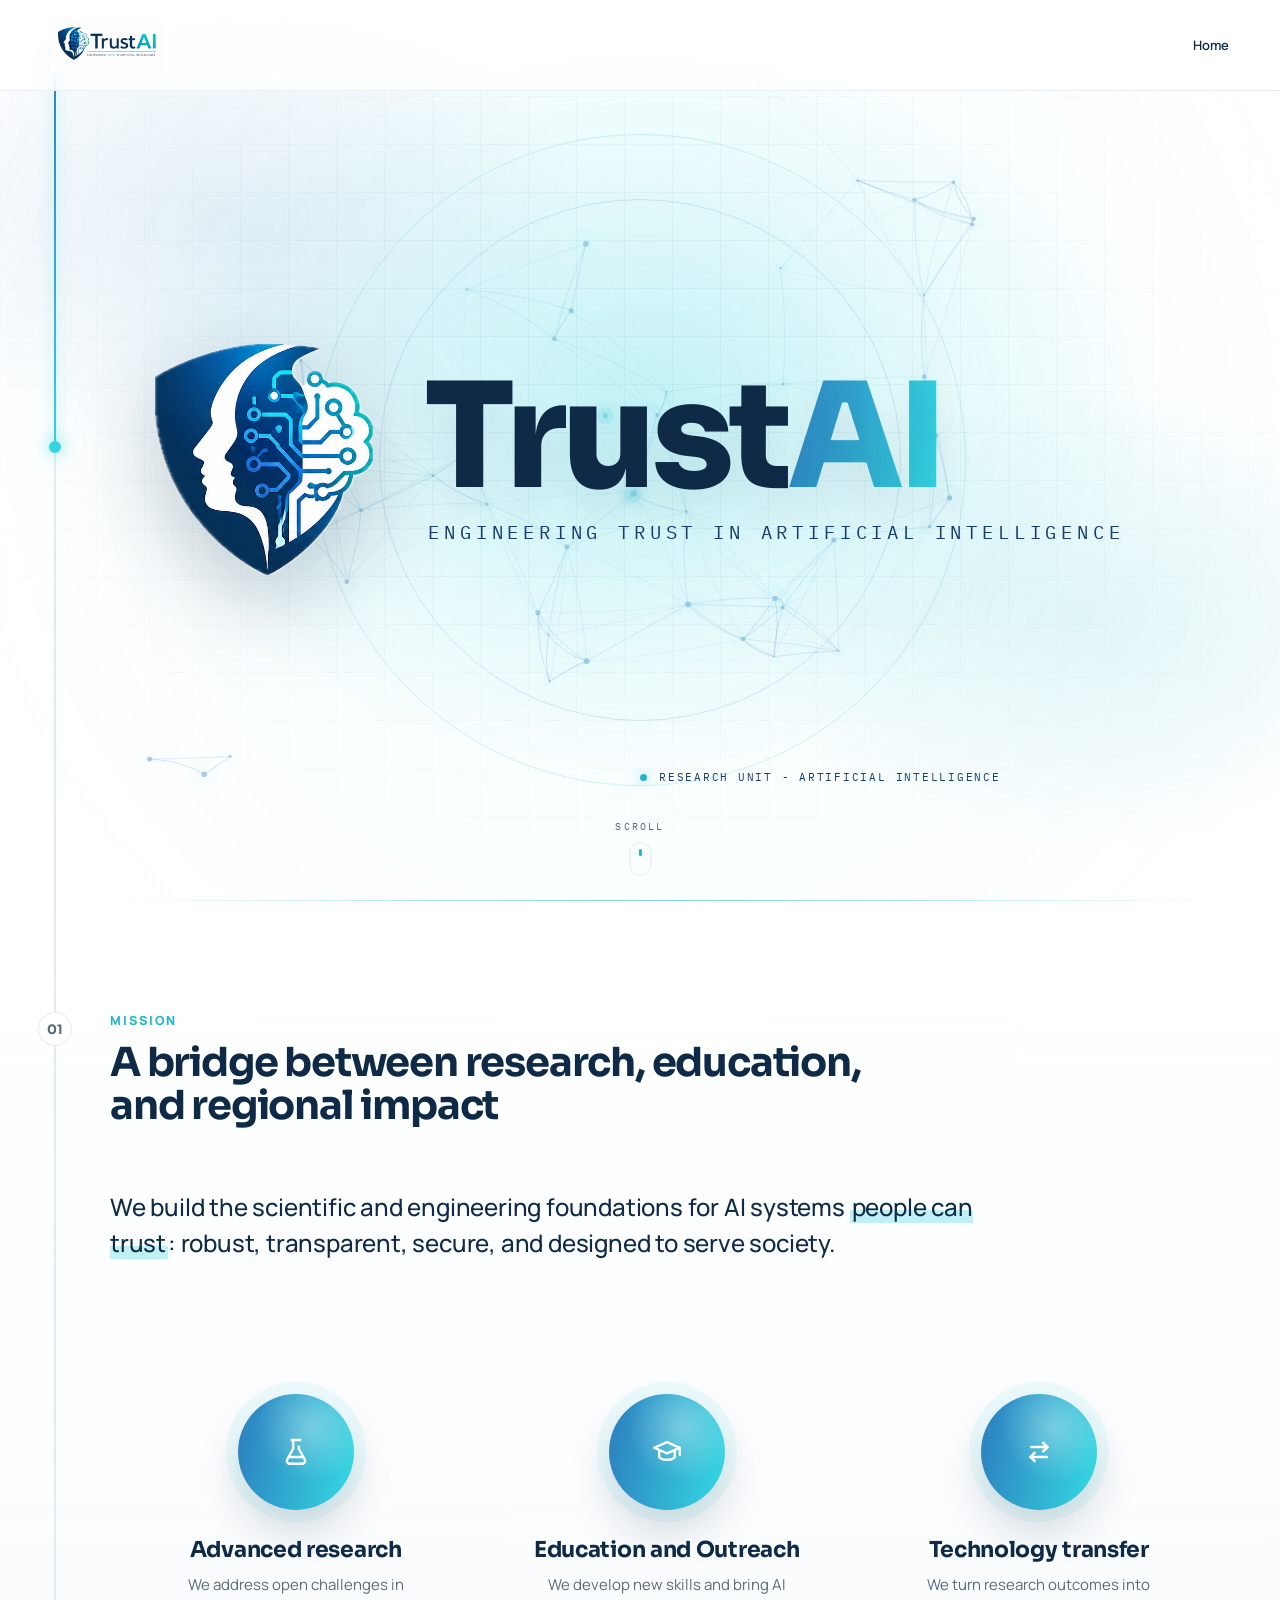
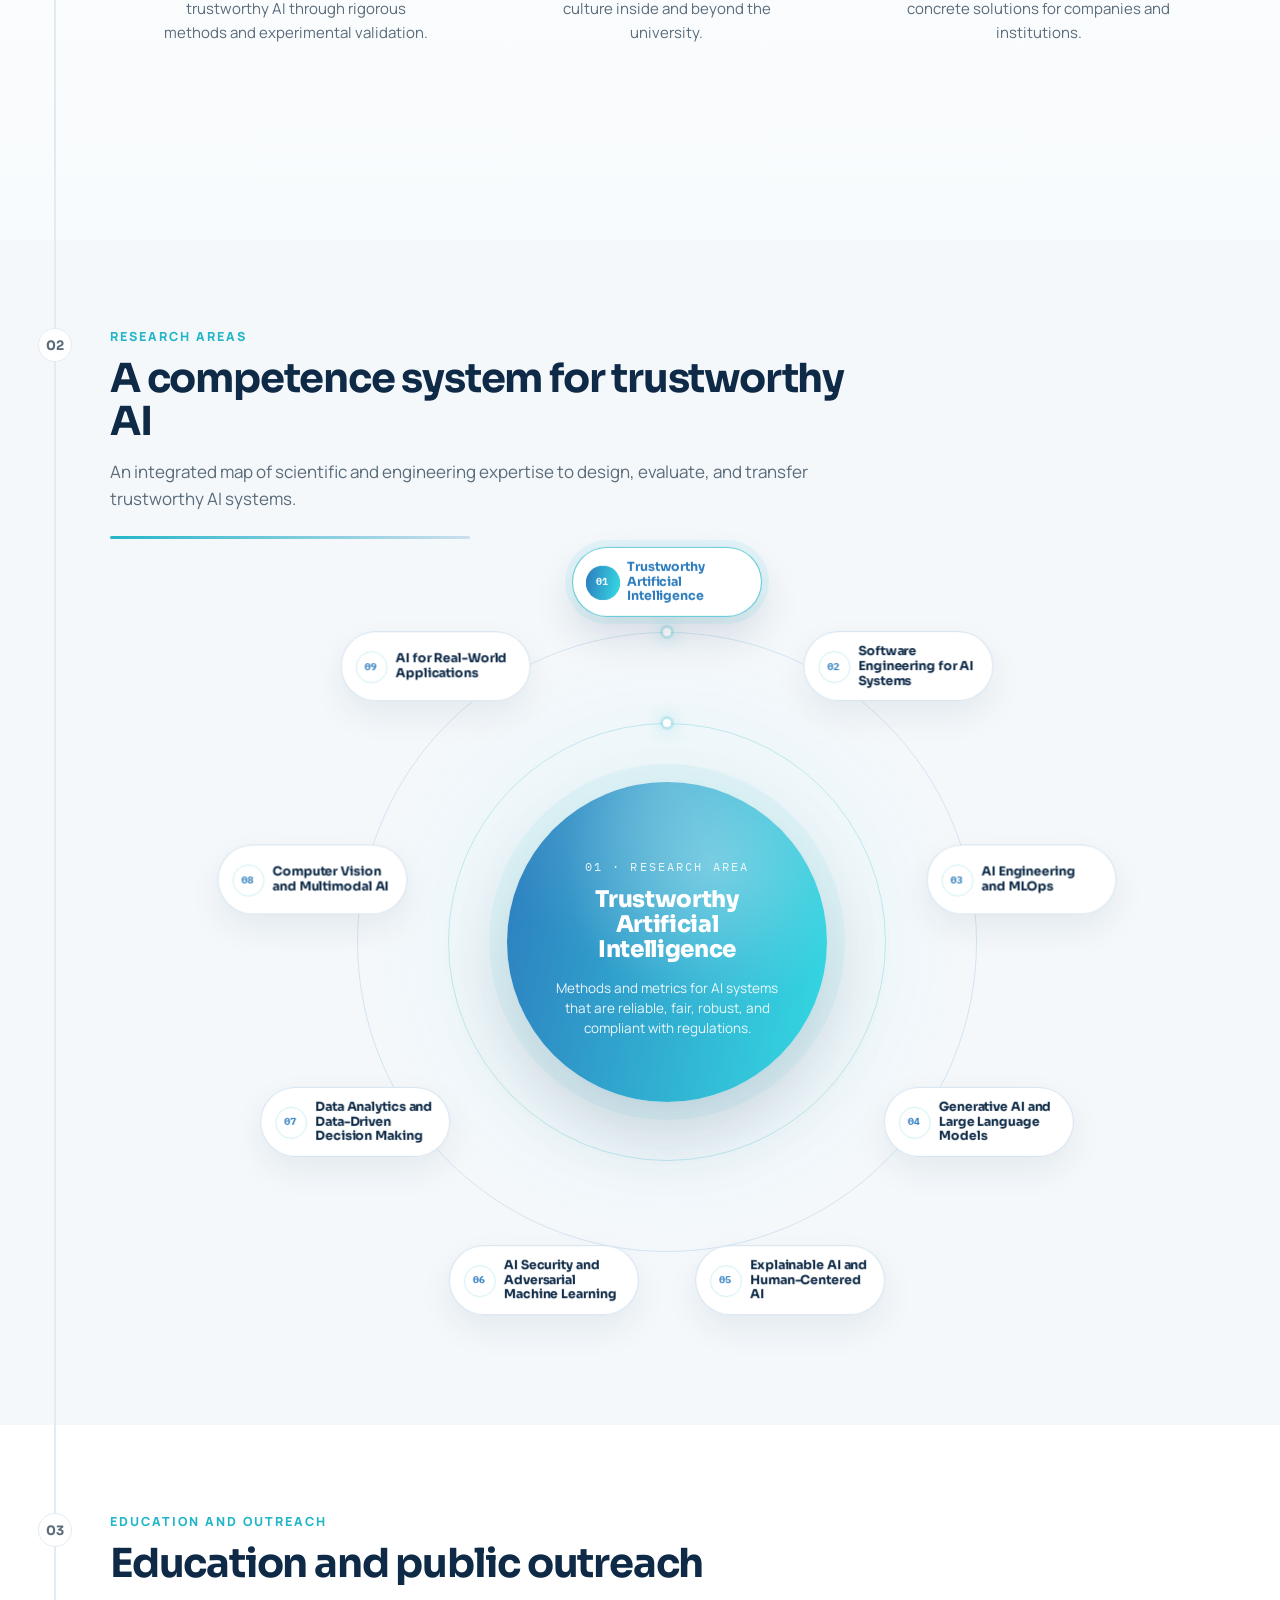
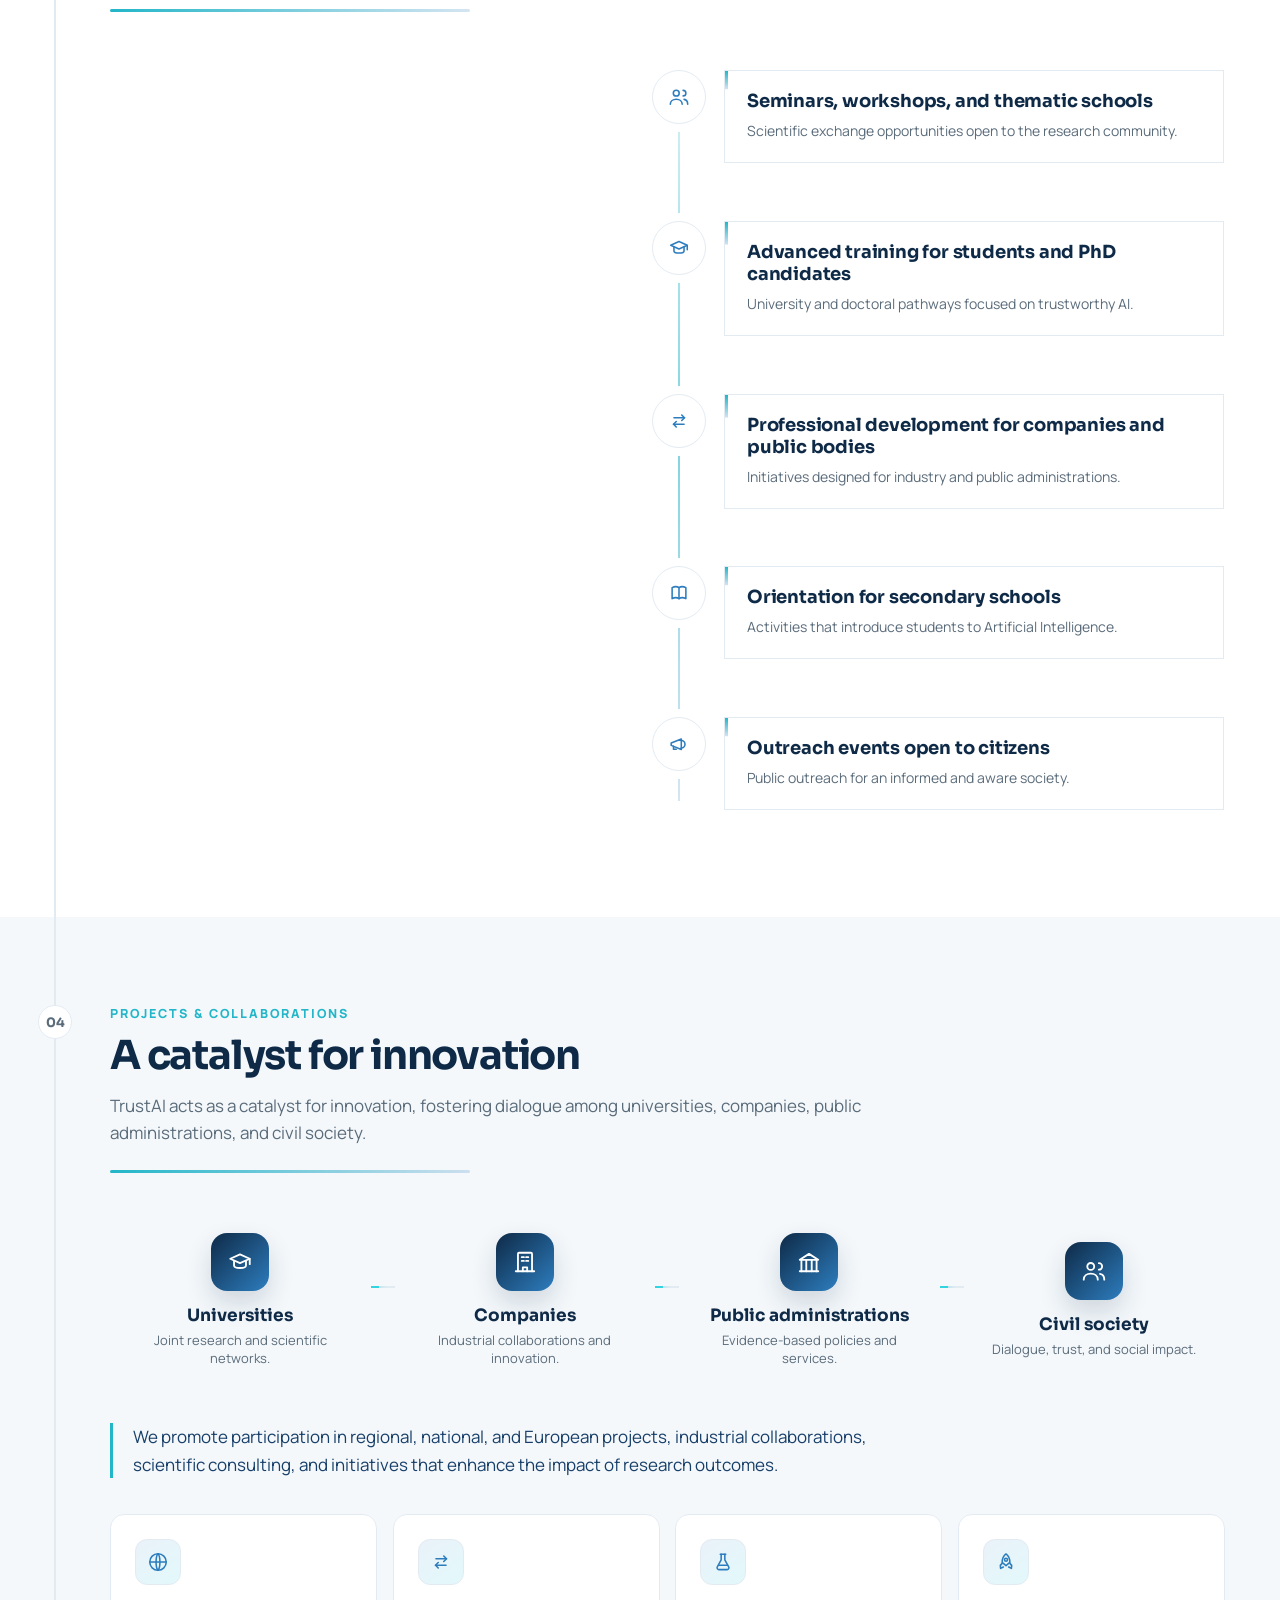
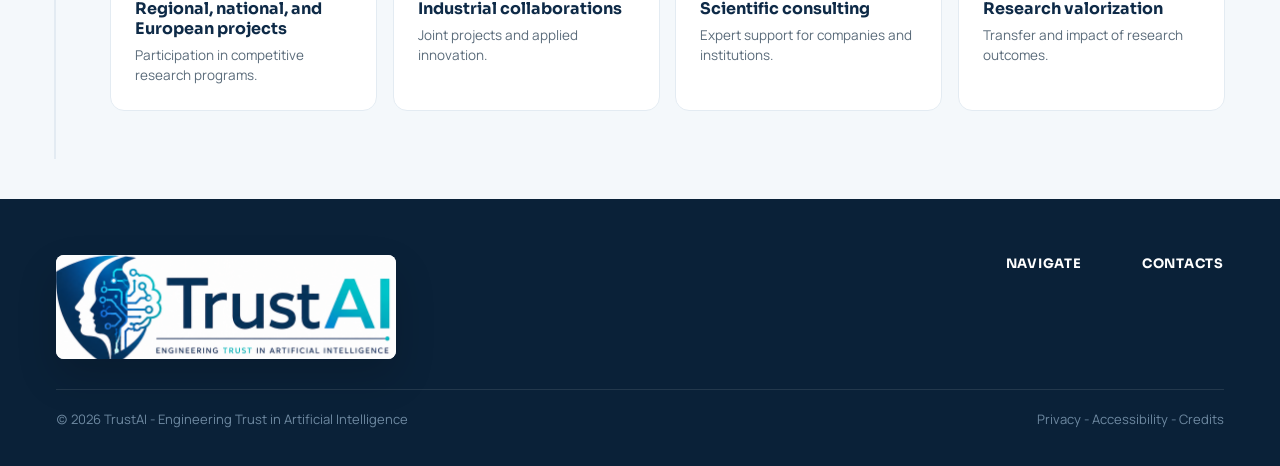
==== pages/home.html @ c84d66f5 "Added homepage" ====
<!DOCTYPE html>
<html lang="en">
<head>
  <meta charset="UTF-8">
  <meta name="viewport" content="width=device-width, initial-scale=1.0">
  <title>TrustAI</title>
  <link rel="preconnect" href="https://fonts.googleapis.com">
  <link rel="preconnect" href="https://fonts.gstatic.com" crossorigin>
  <link href="https://fonts.googleapis.com/css2?family=Sora:wght@400;500;600;700;800&family=Manrope:wght@400;500;600;700;800&family=IBM+Plex+Mono:wght@400;500;600&display=swap" rel="stylesheet">
  <link rel="stylesheet" href="../assets/css/base.css">
  <link rel="stylesheet" href="../assets/css/pages/home.css">
</head>
<body>
  <div id="stage"></div>

  <script src="../assets/js/data/site.data.js"></script>
  <script src="../assets/js/data/home.data.js"></script>
  <script src="../assets/js/shared/icons.js"></script>
  <script src="../assets/js/shared/neural.js"></script>
  <script src="../assets/js/pages/home.js"></script>
</body>
</html>
---- assets/css/base.css ----
*{ margin:0; padding:0; }
html,body{ background:#fff; }
body{ font-family:'Manrope',sans-serif; }
#stage{ position:relative; overflow:hidden; }
[data-reveal]{ opacity:0; transform:translateY(20px); transition:opacity .8s cubic-bezier(.2,.7,.2,1), transform .8s cubic-bezier(.2,.7,.2,1); will-change:opacity,transform; }
[data-reveal].is-in{ opacity:1; transform:none; }
[data-reveal="scale"]{ transform:translateY(0) scale(.96); }
[data-reveal="left"]{ transform:translateX(-26px); }
[data-reveal="right"]{ transform:translateX(26px); }
@media (prefers-reduced-motion: reduce){ [data-reveal]{ opacity:1!important; transform:none!important; } }
---- assets/css/pages/home.css ----
.vA { --navy:#0E2A47; --navy2:#173E68; --blue:#2D7DBE; --cyan:#22B6C8; --cyan2:#34D3E0;
          --ink:#28323C; --slate:#5A6B7A; --line:#E3EBF2; --bg:#FFFFFF; --bg2:#F4F8FB;
          font-family:'Manrope',sans-serif; color:var(--ink); background:var(--bg); width:100%; min-width:0; overflow:hidden; -webkit-font-smoothing:antialiased; }
        .vA h1,.vA h2,.vA h3,.vA .dsp{ font-family:'Sora',sans-serif; }
        .vA *{ box-sizing:border-box; }
        @keyframes vA-float{ 0%,100%{ transform:translateY(0); } 50%{ transform:translateY(-14px); } }
        @keyframes vA-glow{ 0%,100%{ opacity:.45; transform:scale(1); } 50%{ opacity:.75; transform:scale(1.06); } }
        @keyframes vA-shimmer{ 0%{ background-position:0% 50%; } 100%{ background-position:200% 50%; } }
        @keyframes vA-travel{ 0%{ left:0; opacity:0; } 12%{ opacity:1; } 88%{ opacity:1; } 100%{ left:100%; opacity:0; } }
        @keyframes vA-orbit{ from{ transform:translate(-50%,-50%) rotate(0); } to{ transform:translate(-50%,-50%) rotate(360deg); } }
        @keyframes vA-scroll{ 0%{ opacity:0; transform:translate(-50%,0);} 40%{ opacity:1;} 100%{ opacity:0; transform:translate(-50%,10px);} }
        @keyframes vA-fade{ from{ opacity:0; transform:translateY(12px);} to{ opacity:1; transform:none;} }
        @keyframes vA-ringdot{ 0%{ box-shadow:0 0 0 0 rgba(34,182,200,.45);} 70%,100%{ box-shadow:0 0 0 9px rgba(34,182,200,0);} }
        @keyframes vA-lineGrow{ from{ transform:scaleX(0); opacity:.35; } to{ transform:scaleX(1); opacity:1; } }
        @keyframes vA-lineGrowY{ from{ transform:scaleY(0); opacity:.35; } to{ transform:scaleY(1); opacity:1; } }
        @keyframes vA-iconDraw{ 0%{ stroke-dashoffset:42; opacity:.18; } 58%{ stroke-dashoffset:0; opacity:1; } 100%{ stroke-dashoffset:0; opacity:1; } }
        /* nav */
        .vA-nav{ display:flex; align-items:center; gap:20px; padding:18px clamp(20px,4vw,56px); border-bottom:1px solid rgba(227,235,242,.78); position:fixed; left:0; right:0; top:0; background:rgba(255,255,255,.78); backdrop-filter:blur(10px); z-index:20; }
        .vA-navLogoLink{ display:flex; align-items:center; flex:none; width:242px; height:54px; overflow:hidden; text-decoration:none; }
        .vA-navLogo{ display:block; width:100%; height:100%; object-fit:contain; object-position:left center; transform:scale(1.38); transform-origin:left center; }
        .vA-links{ display:flex; gap:clamp(10px,1.3vw,18px); margin-left:auto; align-items:center; min-width:0; overflow:hidden; }
        .vA-links a{ font-size:13px; font-weight:600; color:var(--slate); text-decoration:none; white-space:nowrap; transition:color .18s; }
        .vA-links a:hover{ color:var(--navy); }
        .vA-links a:first-child{ color:var(--navy); }
        /* ===== filo conduttore ===== */
        .vA-flow{ position:relative; }
        .vA-rail{ position:absolute; left:54px; top:40px; bottom:40px; width:2px; background:var(--line); z-index:1; }
        .vA-rail .fill{ position:absolute; left:0; top:0; width:100%; height:0; background:linear-gradient(180deg,var(--blue),var(--cyan2)); box-shadow:0 0 14px rgba(52,211,224,.55); transition:height .15s linear; }
        .vA-rail .fill .pulse{ position:absolute; bottom:-6px; left:50%; transform:translateX(-50%); width:12px; height:12px; border-radius:50%; background:var(--cyan2); box-shadow:0 0 18px var(--cyan2); }
        .vA-marker{ position:absolute; left:38px; width:34px; height:34px; border-radius:50%; background:#fff; border:1.5px solid var(--line); display:flex; align-items:center; justify-content:center; font-family:'Sora'; font-size:13px; font-weight:700; color:var(--slate); z-index:3; transition:.4s; }
        .vA-marker.lit{ border-color:transparent; color:#fff; background:linear-gradient(135deg,var(--navy),var(--blue)); box-shadow:0 0 0 5px rgba(52,211,224,.14), 0 0 18px rgba(52,211,224,.35); }
        .vA-marker.origin{ background:var(--cyan2); border-color:#fff; box-shadow:0 0 0 5px rgba(52,211,224,.18), 0 0 16px rgba(52,211,224,.5); }
        .vA-marker.origin .d{ width:9px; height:9px; border-radius:50%; background:#fff; }
        /* hero */
        .vA-hero{ position:relative; min-height:100svh; display:flex; align-items:center; justify-content:center; padding:104px clamp(22px,5vw,76px) 84px; overflow:hidden; isolation:isolate; }
        .vA-neural{ position:absolute; inset:0; width:100%; height:100%; opacity:.52; pointer-events:none; z-index:0; mix-blend-mode:multiply; }
        .vA-hero::before{ content:""; position:absolute; inset:0; pointer-events:none;
           background-image:linear-gradient(rgba(14,42,71,.045) 1px,transparent 1px),linear-gradient(90deg,rgba(14,42,71,.045) 1px,transparent 1px); background-size:48px 48px;
           -webkit-mask:radial-gradient(82% 76% at 50% 42%, #000 22%, transparent 74%); mask:radial-gradient(82% 76% at 50% 42%, #000 22%, transparent 74%); z-index:0; }
        .vA-hero::after{ content:""; position:absolute; inset:-8%; background:radial-gradient(820px 560px at 50% 46%, rgba(52,211,224,.24), transparent 64%),radial-gradient(520px 360px at 22% 28%, rgba(45,125,190,.12), transparent 68%),radial-gradient(500px 340px at 80% 66%, rgba(34,182,200,.13), transparent 68%); pointer-events:none; z-index:0; animation:vA-glow 7s ease-in-out infinite; }
        .vA-heroBrand{ position:relative; z-index:2; width:min(1120px,92vw); margin:auto; transform:translate(var(--px,0),var(--py,0)); transition:transform .25s ease-out; text-align:left; }
        .vA-heroBrand::before,.vA-heroBrand::after{ content:""; position:absolute; border-radius:50%; border:1px solid rgba(45,125,190,.16); pointer-events:none; z-index:-1; }
        .vA-heroBrand::before{ width:min(520px,58vw); height:min(520px,58vw); left:50%; top:50%; transform:translate(-50%,-50%); }
        .vA-heroBrand::after{ width:min(650px,70vw); height:min(650px,70vw); left:50%; top:50%; transform:translate(-50%,-50%); border-color:rgba(34,182,200,.18); }
        .vA-brandLockup{ display:flex; align-items:center; justify-content:center; gap:clamp(20px,4vw,58px); }
        .vA-cutLogo{ width:clamp(132px,17vw,230px); height:auto; flex:none; display:block; filter:drop-shadow(0 28px 48px rgba(14,42,71,.26)); animation:vA-float 6.6s ease-in-out infinite; }
        .vA-wordmark{ min-width:0; }
        .vA-heroTitle{ font-size:clamp(74px,11.4vw,168px); line-height:.86; letter-spacing:-.035em; margin:0; color:var(--navy); font-weight:800; text-shadow:0 22px 40px rgba(14,42,71,.08); }
        .vA-heroTitle .ai{ background:linear-gradient(100deg,var(--blue),var(--cyan2),var(--blue)); background-size:200% auto; -webkit-background-clip:text; background-clip:text; color:transparent; animation:vA-shimmer 4.5s linear infinite; }
        .vA-heroClaim{ margin:20px 0 0 4px; color:var(--navy2); font-family:'IBM Plex Mono',monospace; font-size:clamp(12px,1.45vw,19px); letter-spacing:.26em; text-transform:uppercase; white-space:nowrap; }
        .vA-introMeta{ position:absolute; left:50%; bottom:116px; transform:translateX(-50%); z-index:2; display:flex; gap:12px; align-items:center; justify-content:center; color:var(--navy2); font-family:'IBM Plex Mono',monospace; font-size:11px; letter-spacing:.16em; text-transform:uppercase; white-space:nowrap; }
        .vA-introMeta .dot{ width:7px; height:7px; border-radius:50%; background:var(--cyan); box-shadow:0 0 12px rgba(34,182,200,.65); }
        .vA-actions{ display:flex; gap:14px; margin-top:34px; }
        .vA-btn{ position:relative; padding:15px 26px; border-radius:11px; font-weight:700; font-size:15px; text-decoration:none; cursor:pointer; transition:.2s; }
        .vA-btn.p{ background:var(--navy); color:#fff; box-shadow:0 10px 26px rgba(14,42,71,.18); }
        .vA-btn.p:hover{ background:var(--navy2); transform:translateY(-2px); box-shadow:0 16px 32px rgba(14,42,71,.26); }
        .vA-btn.s{ background:#fff; color:var(--navy); border:1.5px solid var(--line); }
        .vA-btn.s:hover{ border-color:var(--cyan); color:var(--cyan); transform:translateY(-2px); }
        /* hero tie: connects text block to shield */
        .vA-tie{ position:absolute; top:50%; left:49%; width:150px; height:2px; z-index:1; background:linear-gradient(90deg,transparent,var(--blue),var(--cyan2)); overflow:visible; }
        .vA-tie .n{ position:absolute; top:50%; width:9px; height:9px; margin-top:-4.5px; border-radius:50%; background:var(--blue); }
        .vA-tie .n.a{ left:-2px; } .vA-tie .n.b{ right:-2px; background:var(--cyan2); box-shadow:0 0 12px var(--cyan2); }
        .vA-tie .sp{ position:absolute; top:50%; width:8px;height:8px;margin-top:-4px;border-radius:50%; background:#fff; box-shadow:0 0 10px var(--cyan2); animation:vA-travel 2.6s ease-in-out infinite; }
        .vA-shieldwrap{ position:relative; z-index:2; display:flex; align-items:center; justify-content:center; aspect-ratio:1; }
        .vA-orbit{ position:absolute; top:50%; left:50%; border-radius:50%; transform:translate(-50%,-50%); pointer-events:none; }
        .vA-orbit.o1{ width:98%; height:98%; border:1px solid var(--line); }
        .vA-orbit.o2{ width:80%; height:80%; border:1px solid rgba(45,125,190,.18); }
        .vA-orbit.o3{ width:62%; height:62%; border:1px dashed rgba(34,182,200,.4); animation:vA-orbit 30s linear infinite; }
        .vA-orbit.o3 .on{ position:absolute; top:-5px; left:50%; margin-left:-5px; width:10px; height:10px; border-radius:50%; background:var(--cyan); box-shadow:0 0 14px var(--cyan); }
        .vA-shieldwrap::before{ content:""; position:absolute; width:70%; aspect-ratio:1; border-radius:50%; background:radial-gradient(circle at 50% 45%, rgba(45,125,190,.22), transparent 66%); animation:vA-glow 5s ease-in-out infinite; }
        .vA-shieldwrap img{ width:60%; position:relative; z-index:2; filter:drop-shadow(0 28px 56px rgba(14,42,71,.26)); animation:vA-float 6s ease-in-out infinite; transform:translate(var(--pxs,0),var(--pys,0)); transition:transform .25s ease-out; }
        .vA-chip{ position:absolute; z-index:3; font-family:'IBM Plex Mono',monospace; font-size:11px; color:var(--navy2); background:rgba(255,255,255,.92); backdrop-filter:blur(4px); border:1px solid var(--line); padding:6px 12px; border-radius:100px; box-shadow:0 8px 22px rgba(14,42,71,.1); display:flex; align-items:center; gap:7px; white-space:nowrap; }
        .vA-chip .cd{ width:6px; height:6px; border-radius:50%; background:var(--cyan2); box-shadow:0 0 8px rgba(52,211,224,.6); }
        .vA-cue{ position:absolute; bottom:24px; left:50%; transform:translateX(-50%); z-index:2; display:flex; flex-direction:column; align-items:center; gap:9px; color:var(--slate); font-family:'IBM Plex Mono',monospace; font-size:10px; letter-spacing:.22em; }
        .vA-cue .m{ width:22px; height:34px; border:1.5px solid var(--line); border-radius:12px; position:relative; }
        .vA-cue .m::after{ content:""; position:absolute; top:6px; left:50%; width:3px; height:7px; border-radius:2px; background:var(--cyan); transform:translateX(-50%); animation:vA-scroll 1.6s ease-in-out infinite; }
        /* steps */
        .vA-step{ position:relative; padding:88px 56px 88px 110px; }
        .vA-step.alt{ background:var(--bg2); }
        .vA-head{ max-width:760px; margin-bottom:38px; }
        .vA-kicker{ font-size:12.5px; font-weight:800; letter-spacing:.16em; text-transform:uppercase; color:var(--cyan); }
        .vA-step h2{ font-size:40px; letter-spacing:-1.2px; color:var(--navy); margin:12px 0 0; line-height:1.08; }
        .vA-step .sub{ font-size:17px; line-height:1.6; color:var(--slate); margin-top:14px; }
        .vA-sectionRule{ display:block; width:min(360px,58vw); height:3px; border-radius:99px; margin-top:24px; background:linear-gradient(90deg,var(--cyan),rgba(45,125,190,.2)); transform:scaleX(0); transform-origin:left; }
        .vA-sectionRule.is-in{ animation:vA-lineGrow .95s cubic-bezier(.2,.7,.2,1) .12s both; }
        .vA-ico{ width:52px; height:52px; border-radius:14px; display:flex; align-items:center; justify-content:center; color:var(--blue); background:linear-gradient(145deg, rgba(45,125,190,.10), rgba(52,211,224,.14)); border:1px solid var(--line); transition:transform .3s, color .3s, background .3s, border-color .3s; flex:none; }
        /* mission */
        [data-reveal="missionTitle"]{ transform:translateY(34px); }
        [data-reveal="missionTitle"].is-in{ transform:none; }
        .vA-mission{ background:linear-gradient(180deg,#fff 0%,#f8fbfd 100%); overflow:hidden; padding-top:112px; padding-bottom:120px; }
        .vA-mission::before{ content:""; position:absolute; left:110px; right:56px; top:0; height:1px; background:linear-gradient(90deg,transparent,rgba(34,182,200,.6),transparent); transform-origin:left; animation:vA-lineGrow 1.1s cubic-bezier(.2,.7,.2,1) both; }
        .vA-mission .vA-head{ position:relative; }
        .vA-missionLine{ position:relative; max-width:900px; margin-bottom:70px; padding-top:24px; }
        .vA-missionLine::before{ content:""; position:absolute; left:0; top:0; width:min(360px,58vw); height:3px; border-radius:99px; background:linear-gradient(90deg,var(--cyan),rgba(45,125,190,.2)); transform:scaleX(0); transform-origin:left; }
        .vA-missionLine.is-in::before{ animation:vA-lineGrow .95s cubic-bezier(.2,.7,.2,1) .18s both; }
        .vA-mlead{ font-size:24px; line-height:1.48; color:var(--navy); font-weight:500; max-width:900px; letter-spacing:-.2px; margin-bottom:46px; }
        .vA-missionLine .vA-mlead{ margin-bottom:0; }
        .vA-mlead .hl{ background:linear-gradient(transparent 60%, rgba(52,211,224,.30) 0); padding:0 2px; }
        .vA-missionTriad{ position:relative; min-height:390px; display:grid; grid-template-columns:repeat(3,minmax(0,1fr)); align-items:stretch; gap:52px; padding:54px 26px 18px; }
        .vA-missionTriad::before{ content:""; position:absolute; left:12%; right:12%; top:122px; height:2px; background:linear-gradient(90deg,rgba(34,182,200,0),rgba(34,182,200,.58),rgba(45,125,190,.45),rgba(34,182,200,0)); transform:scaleX(0); transform-origin:left; opacity:.9; }
        .vA-missionTriad.is-in::before{ animation:vA-lineGrow 1.2s cubic-bezier(.2,.7,.2,1) .18s both; }
        .vA-triadNode{ position:relative; z-index:3; text-align:center; transform:translateY(28px); transition:opacity .8s cubic-bezier(.2,.7,.2,1), transform .8s cubic-bezier(.2,.7,.2,1); padding:10px 10px 0; border-radius:18px; }
        .vA-triadNode.is-in{ transform:none; }
        .vA-triadNode:hover{ transform:translateY(-8px) scale(1.035); background:rgba(255,255,255,.68); box-shadow:0 24px 54px rgba(14,42,71,.08); }
        .vA-nodeOrb{ position:relative; z-index:3; width:116px; height:116px; margin:0 auto 26px; border-radius:50%; display:flex; align-items:center; justify-content:center; color:#fff; background:radial-gradient(circle at 32% 28%,rgba(255,255,255,.34),transparent 31%),linear-gradient(100deg,var(--blue),var(--cyan2),var(--blue)); background-size:200% auto; animation:vA-shimmer 4.5s linear infinite; box-shadow:0 22px 42px rgba(14,42,71,.16),0 0 0 12px rgba(52,211,224,.08); transition:transform .28s ease, box-shadow .28s ease; }
        .vA-nodeOrb svg{ transition:transform .28s ease, filter .28s ease; }
        .vA-nodeOrb svg path{ stroke-dasharray:42; stroke-dashoffset:0; }
        .vA-triadNode:hover .vA-nodeOrb{ transform:scale(1.08); box-shadow:0 30px 62px rgba(14,42,71,.2),0 0 0 16px rgba(52,211,224,.12); }
        .vA-triadNode:hover .vA-nodeOrb svg{ transform:scale(1.15) rotate(-5deg); filter:drop-shadow(0 0 8px rgba(255,255,255,.42)); }
        .vA-triadNode:hover .vA-nodeOrb svg path{ animation:vA-iconDraw .95s cubic-bezier(.2,.7,.2,1) both; }
        .vA-triadNode h3{ font-size:22px; color:var(--navy); margin:0 0 10px; letter-spacing:-.3px; }
        .vA-triadNode:hover h3{ color:var(--blue); }
        .vA-triadDesc{ font-size:15px; line-height:1.6; color:var(--slate); margin:0 auto; max-width:280px; transition:color .25s ease; }
        .vA-triadNode:hover .vA-triadDesc{ color:var(--navy2); }
        .vA-pulseTrack{ position:absolute; top:117px; height:10px; z-index:1; pointer-events:none; overflow:hidden; }
        .vA-pulseTrack.t1{ left:calc(16.666% - 5px); right:calc(50% - 5px); }
        .vA-pulseTrack.t2{ left:calc(50% - 5px); right:calc(16.666% - 5px); }
        .vA-infoPulse{ position:absolute; top:0; left:0; width:10px; height:10px; border-radius:50%; z-index:1; background:#fff; box-shadow:0 0 0 3px rgba(34,182,200,.18),0 0 18px rgba(34,182,200,.88); opacity:0; animation:vA-triadPulse 4.8s ease-in-out infinite; }
        .vA-infoPulse.p2{ animation-delay:2.4s; }
        @keyframes vA-triadPulse{ 0%{ left:0; transform:scale(.72); opacity:0; } 14%{ opacity:1; } 72%{ opacity:1; } 100%{ left:calc(100% - 10px); transform:scale(.72); opacity:0; } }
        /* areas interactive */
        .vA-researchOrbit{ position:relative; margin-top:10px; }
        .vA-orbitMap{ position:relative; min-height:760px; max-width:1060px; margin:0 auto; isolation:isolate; --r:min(360px,32vw); }
        .vA-orbitMap::before{ content:""; position:absolute; left:50%; top:48%; width:min(680px,78vw); height:min(680px,78vw); transform:translate(-50%,-50%); border-radius:50%; background:radial-gradient(circle,rgba(52,211,224,.08),transparent 64%); pointer-events:none; }
        .vA-orbitRing{ position:absolute; left:50%; top:48%; transform:translate(-50%,-50%); border-radius:50%; border:1px solid rgba(45,125,190,.16); pointer-events:none; }
        .vA-orbitRing.r1{ width:min(620px,72vw); height:min(620px,72vw); }
        .vA-orbitRing.r2{ width:min(438px,52vw); height:min(438px,52vw); border-color:rgba(34,182,200,.24); }
        .vA-orbitRing.r3{ width:min(268px,32vw); height:min(268px,32vw); border-style:dashed; border-color:rgba(34,182,200,.36); animation:vA-orbit 56s linear infinite; }
        .vA-orbitSignal{ position:absolute; left:50%; top:48%; width:var(--s); height:var(--s); border-radius:50%; transform:translate(-50%,-50%); pointer-events:none; animation:vA-orbit var(--dur) linear infinite; z-index:1; }
        .vA-orbitSignal::after{ content:""; position:absolute; left:50%; top:-4px; width:8px; height:8px; margin-left:-4px; border-radius:50%; background:#fff; box-shadow:0 0 0 3px rgba(34,182,200,.18),0 0 18px rgba(34,182,200,.85); }
        .vA-orbitSignal.s1{ --s:min(620px,72vw); --dur:24s; }
        .vA-orbitSignal.s2{ --s:min(438px,52vw); --dur:32s; animation-direction:reverse; }
        .vA-orbitSignal.s3{ --s:min(268px,32vw); --dur:18s; }
        .vA-orbitCore{ position:absolute; left:50%; top:48%; width:320px; height:320px; transform:translate(-50%,-50%); border-radius:50%; display:flex; align-items:center; justify-content:center; text-align:center; color:#fff; background:radial-gradient(circle at 32% 26%,rgba(255,255,255,.28),transparent 30%),linear-gradient(100deg,var(--blue),var(--cyan2),var(--blue)); background-size:200% auto; animation:vA-shimmer 4.5s linear infinite; box-shadow:0 30px 70px rgba(14,42,71,.18),0 0 0 18px rgba(52,211,224,.08); z-index:2; overflow:hidden; }
        .vA-orbitFocus{ width:100%; min-height:100%; padding:56px 38px 42px; display:flex; flex-direction:column; align-items:center; justify-content:center; background:radial-gradient(circle at 50% 0,rgba(255,255,255,.18),transparent 54%); animation:vA-fade .35s ease; }
        .vA-orbitFocus .focusNum{ font-family:'IBM Plex Mono'; font-size:12px; letter-spacing:.18em; text-transform:uppercase; opacity:.86; margin-bottom:14px; }
        .vA-orbitFocus .focusTitle{ font-family:'Sora'; font-size:23px; line-height:1.08; font-weight:800; letter-spacing:-.35px; }
        .vA-orbitFocus .focusDesc{ font-size:13.5px; line-height:1.48; margin:16px 0 0; max-width:238px; opacity:.9; }
        .vA-orbitItem{ position:absolute; left:50%; top:48%; width:190px; min-height:70px; transform:translate(-50%,-50%) rotate(var(--a)) translate(var(--r)) rotate(calc(var(--a) * -1)); border:1px solid rgba(211,226,238,.94); border-radius:999px; background:rgba(255,255,255,.92); backdrop-filter:blur(10px); padding:12px 16px 12px 54px; text-align:left; cursor:pointer; font-family:inherit; box-shadow:0 14px 34px rgba(14,42,71,.07); transition:box-shadow .24s ease, border-color .24s ease, background .24s ease; z-index:3; }
        .vA-orbitItem::before{ content:""; position:absolute; left:14px; top:50%; width:30px; height:30px; margin-top:-15px; border-radius:50%; border:1px solid rgba(34,182,200,.22); transition:border-color .24s ease, transform .24s ease; }
        .vA-orbitItem .orbitIndex{ position:absolute; left:14px; top:50%; width:30px; height:30px; margin-top:-15px; z-index:1; display:flex; align-items:center; justify-content:center; font-family:'IBM Plex Mono'; font-size:10px; font-weight:800; color:var(--blue); }
        .vA-orbitItem .orbitTitle{ display:block; color:var(--navy); font-family:'Sora'; font-size:12.5px; font-weight:700; line-height:1.18; letter-spacing:-.1px; }
        .vA-orbitItem.on,.vA-orbitItem:hover,.vA-orbitItem:focus{ outline:none; border-color:rgba(34,182,200,.72); background:#fff; box-shadow:0 20px 42px rgba(14,42,71,.14),0 0 0 7px rgba(52,211,224,.09); z-index:8; }
        .vA-orbitItem.on::before,.vA-orbitItem:hover::before{ border-color:transparent; transform:scale(1.08); background:linear-gradient(100deg,var(--blue),var(--cyan2),var(--blue)); background-size:200% auto; animation:vA-shimmer 4.5s linear infinite; }
        .vA-orbitItem.on .orbitIndex,.vA-orbitItem:hover .orbitIndex{ color:#fff; }
        .vA-orbitItem.on .orbitTitle,.vA-orbitItem:hover .orbitTitle{ color:var(--blue); }
        /* education */
        .vA-eduPath{ display:grid; grid-template-columns:.92fr 1.08fr; gap:54px; align-items:start; }
        .vA-eduFrame{ position:sticky; top:104px; border-left:3px solid var(--cyan); padding:6px 0 6px 28px; }
        .vA-eduFrame .lead{ font-size:23px; line-height:1.46; color:var(--navy); font-weight:600; letter-spacing:-.3px; margin:0; }
        .vA-eduFrame .goal{ font-size:15px; line-height:1.65; color:var(--slate); margin:22px 0 0; padding-top:22px; border-top:1px solid var(--line); }
        .vA-eduStages{ position:relative; display:flex; flex-direction:column; gap:18px; }
        .vA-eduStages::before{ content:""; position:absolute; left:26px; top:28px; bottom:28px; width:2px; background:linear-gradient(180deg,rgba(34,182,200,.18),rgba(34,182,200,.58),rgba(45,125,190,.2)); }
        .vA-eduStage{ position:relative; display:grid; grid-template-columns:54px 1fr; gap:18px; align-items:start; padding:20px 0; }
        .vA-eduStage .vA-ico{ position:relative; z-index:2; width:54px; height:54px; border-radius:50%; background:#fff; box-shadow:0 0 0 8px #fff; }
        .vA-eduStage .body{ position:relative; padding:20px 22px; border:1px solid var(--line); background:rgba(255,255,255,.9); transition:transform .24s ease, box-shadow .24s ease, border-color .24s ease; }
        .vA-eduStage .body::before{ content:""; position:absolute; left:0; top:0; bottom:0; width:3px; background:linear-gradient(var(--cyan),rgba(45,125,190,.22)); transform:scaleY(.2); transform-origin:top; transition:transform .24s ease; }
        .vA-eduStage:hover .body{ transform:translateX(6px); border-color:rgba(34,182,200,.58); box-shadow:0 16px 34px rgba(14,42,71,.07); }
        .vA-eduStage:hover .body::before{ transform:scaleY(1); }
        .vA-eduStage:hover .vA-ico{ color:#fff; background:linear-gradient(145deg,var(--navy),var(--blue)); border-color:transparent; transform:rotate(-4deg); }
        .vA-eduStage h3{ font-size:18px; color:var(--navy); margin:0 0 7px; line-height:1.22; letter-spacing:-.2px; }
        .vA-eduStage p{ font-size:14px; color:var(--slate); line-height:1.55; margin:0; }
        /* collab */
        .vA-actors{ display:grid; grid-template-columns:1fr auto 1fr auto 1fr auto 1fr; align-items:center; margin:6px 0 4px; }
        .vA-actor{ text-align:center; padding:22px 14px; }
        .vA-actor .ic{ width:58px; height:58px; margin:0 auto 14px; border-radius:16px; background:linear-gradient(135deg,var(--navy),var(--blue)); color:#fff; display:flex; align-items:center; justify-content:center; box-shadow:0 12px 26px rgba(14,42,71,.16); transition:transform .3s; }
        .vA-actor:hover .ic{ transform:translateY(-3px) rotate(-4deg); }
        .vA-actor .t{ font-family:'Sora'; font-size:17px; font-weight:700; color:var(--navy); }
        .vA-actor .d{ font-size:13px; color:var(--slate); margin-top:5px; line-height:1.4; }
        .vA-aconn{ position:relative; height:2px; min-width:24px; background:var(--line); overflow:hidden; align-self:center; margin-top:-26px; }
        .vA-aconn::before{ content:""; position:absolute; inset:0; background:linear-gradient(90deg,var(--blue),var(--cyan2)); transform:scaleX(0); transform-origin:left; transition:transform .8s ease; }
        .is-in.vA-actors .vA-aconn::before{ transform:scaleX(1); }
        .vA-aconn .sp{ position:absolute; top:50%; width:8px;height:8px;margin-top:-4px;border-radius:50%; background:var(--cyan2); box-shadow:0 0 10px var(--cyan2); animation:vA-travel 2.8s ease-in-out infinite; }
        .vA-cgoal{ font-size:17px; line-height:1.62; color:var(--navy2); max-width:780px; margin:34px 0 36px; padding-left:20px; border-left:3px solid var(--cyan); }
        .vA-acts{ display:grid; grid-template-columns:repeat(4,1fr); gap:16px; }
        .vA-act{ padding:24px; border:1px solid var(--line); border-radius:14px; background:#fff; transition:transform .22s, box-shadow .22s; }
        .vA-act:hover{ transform:translateY(-3px); box-shadow:0 14px 30px rgba(14,42,71,.08); }
        .vA-act .vA-ico{ width:46px; height:46px; border-radius:12px; }
        .vA-act:hover .vA-ico{ color:#fff; background:linear-gradient(145deg,var(--navy),var(--blue)); border-color:transparent; }
        .vA-act h3{ font-size:16px; color:var(--navy); margin:14px 0 6px; line-height:1.25; }
        .vA-act p{ font-size:13.5px; color:var(--slate); line-height:1.5; margin:0; }
        /* footer */
        .vA-foot{ background:#0A2138; color:#9DB6CC; padding:56px 56px 38px; position:relative; z-index:1; }
        .vA-foot .top{ display:flex; gap:40px; justify-content:space-between; flex-wrap:wrap; border-bottom:1px solid rgba(255,255,255,.1); padding-bottom:30px; }
        .vA-footBrand{ width:min(340px,100%); height:104px; overflow:hidden; border-radius:8px; background:#fff; position:relative; box-shadow:0 18px 40px rgba(0,0,0,.16); }
        .vA-footLogo{ display:block; position:absolute; width:382px; max-width:none; height:auto; left:-24px; top:-66px; }
        .vA-foot .cols{ display:flex; gap:60px; flex-wrap:wrap; }
        .vA-foot h4{ color:#fff; font-size:13px; letter-spacing:.06em; text-transform:uppercase; margin:0 0 12px; font-family:'Sora'; }
        .vA-foot a,.vA-foot div.fl{ display:block; color:#9DB6CC; text-decoration:none; font-size:14px; margin-bottom:8px; transition:color .18s; }
        .vA-foot a:hover{ color:var(--cyan2); }
        .vA-foot .bottom{ display:flex; justify-content:space-between; padding-top:20px; font-size:13px; color:#6E89A1; flex-wrap:wrap; gap:8px; }
        @media (max-width: 980px){
          .vA-links{ display:none; }
          .vA-rail,.vA-marker{ display:none; }
          .vA-hero{ padding:92px 18px 78px; }
          .vA-heroBrand{ width:min(760px,96vw); }
          .vA-brandLockup{ flex-direction:column; gap:22px; text-align:center; }
          .vA-heroClaim{ margin-left:0; white-space:normal; line-height:1.55; }
          .vA-introMeta{ bottom:96px; font-size:10px; letter-spacing:.12em; }
          .vA-step{ padding:72px clamp(20px,6vw,44px); }
          .vA-acts{ grid-template-columns:1fr; }
          .vA-missionTriad{ grid-template-columns:1fr; min-height:auto; gap:34px; padding:34px 0 6px; }
          .vA-missionTriad::before{ left:50%; right:auto; top:42px; bottom:42px; width:2px; height:auto; background:linear-gradient(180deg,rgba(34,182,200,0),rgba(34,182,200,.52),rgba(34,182,200,0)); transform:scaleY(0); transform-origin:top; }
          .vA-missionTriad.is-in::before{ animation:vA-lineGrowY 1.2s cubic-bezier(.2,.7,.2,1) .18s both; }
          .vA-triadNode{ max-width:420px; margin:0 auto; }
          .vA-triadNode.n2 .vA-nodeOrb{ transform:none; }
          .vA-pulseTrack{ display:none; }
          .vA-orbitMap{ min-height:auto; display:grid; grid-template-columns:1fr; gap:12px; max-width:560px; }
          .vA-orbitMap::before,.vA-orbitRing,.vA-orbitSignal{ display:none; }
          .vA-orbitCore{ position:relative; left:auto; top:auto; width:100%; height:auto; min-height:250px; transform:none; border-radius:24px; margin-bottom:16px; }
          .vA-orbitItem{ position:relative; left:auto; top:auto; width:100%; height:auto; min-height:0; border-radius:14px; transform:none; padding:18px 18px 18px 58px; text-align:left; }
          .vA-orbitItem::before{ left:18px; top:18px; right:auto; bottom:auto; width:24px; height:24px; }
          .vA-orbitItem .orbitIndex{ position:absolute; left:18px; top:18px; width:24px; height:24px; }
          .vA-orbitItem .orbitTitle{ font-size:15px; }
          .vA-orbitItem.on,.vA-orbitItem:hover,.vA-orbitItem:focus{ width:100%; height:auto; border-radius:14px; transform:translateY(-2px); }
          .vA-eduPath{ grid-template-columns:1fr; gap:30px; }
          .vA-eduFrame{ position:relative; top:auto; }
          .vA-actors{ grid-template-columns:1fr 1fr; gap:10px; }
          .vA-aconn{ display:none; }
          .vA-mlead{ font-size:24px; }
          .vA-step h2{ font-size:32px; }
          .vA-mlead{ font-size:20px; }
        }
        @media (max-width: 560px){
          .vA-nav{ padding:14px 18px; }
          .vA-navLogoLink{ width:146px; height:34px; }
          .vA-hero{ min-height:100svh; padding:84px 14px 76px; }
          .vA-heroBrand{ width:96vw; }
          .vA-cutLogo{ width:118px; }
          .vA-heroTitle{ font-size:clamp(62px,19vw,88px); }
          .vA-heroClaim{ font-size:10px; letter-spacing:.16em; }
          .vA-introMeta{ white-space:normal; text-align:center; width:calc(100% - 40px); bottom:86px; }
          .vA-step h2{ font-size:28px; }
          .vA-actors{ grid-template-columns:1fr; }
          .vA-foot{ padding:42px 22px 30px; }
        }
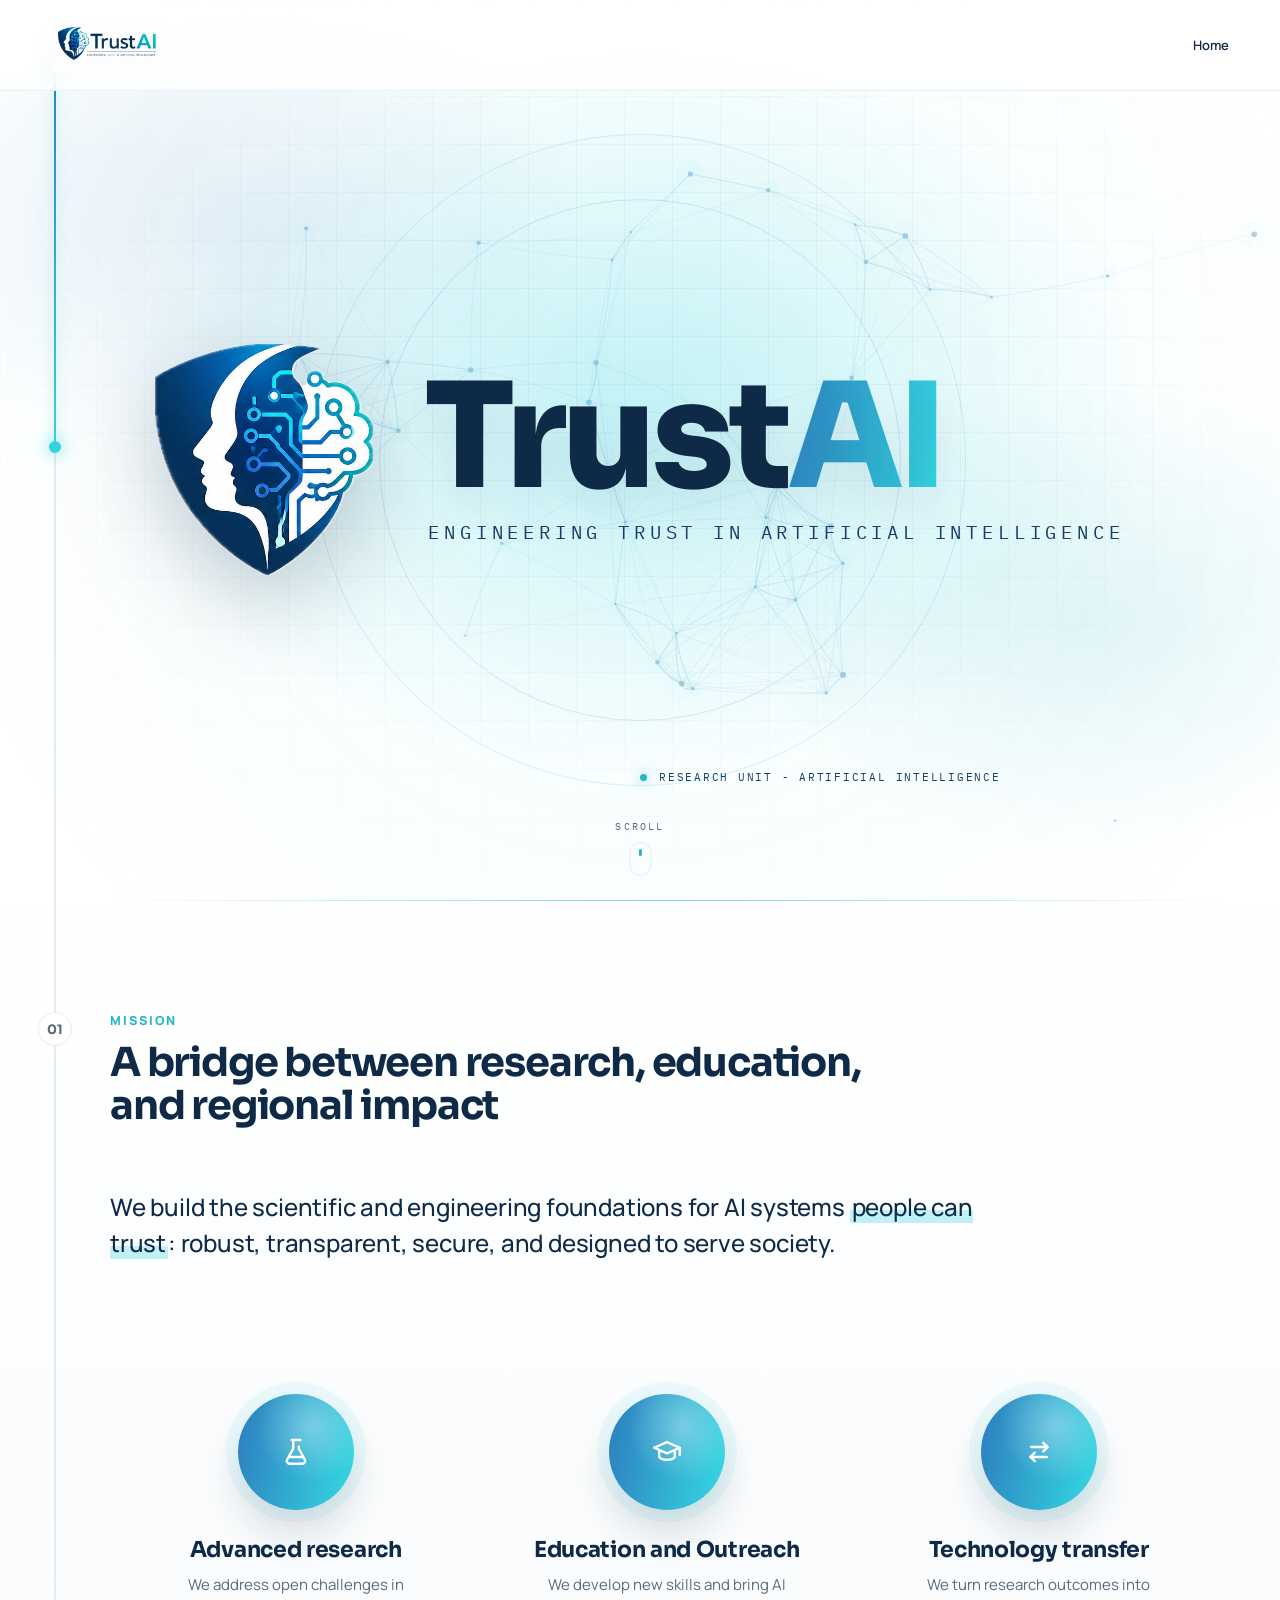
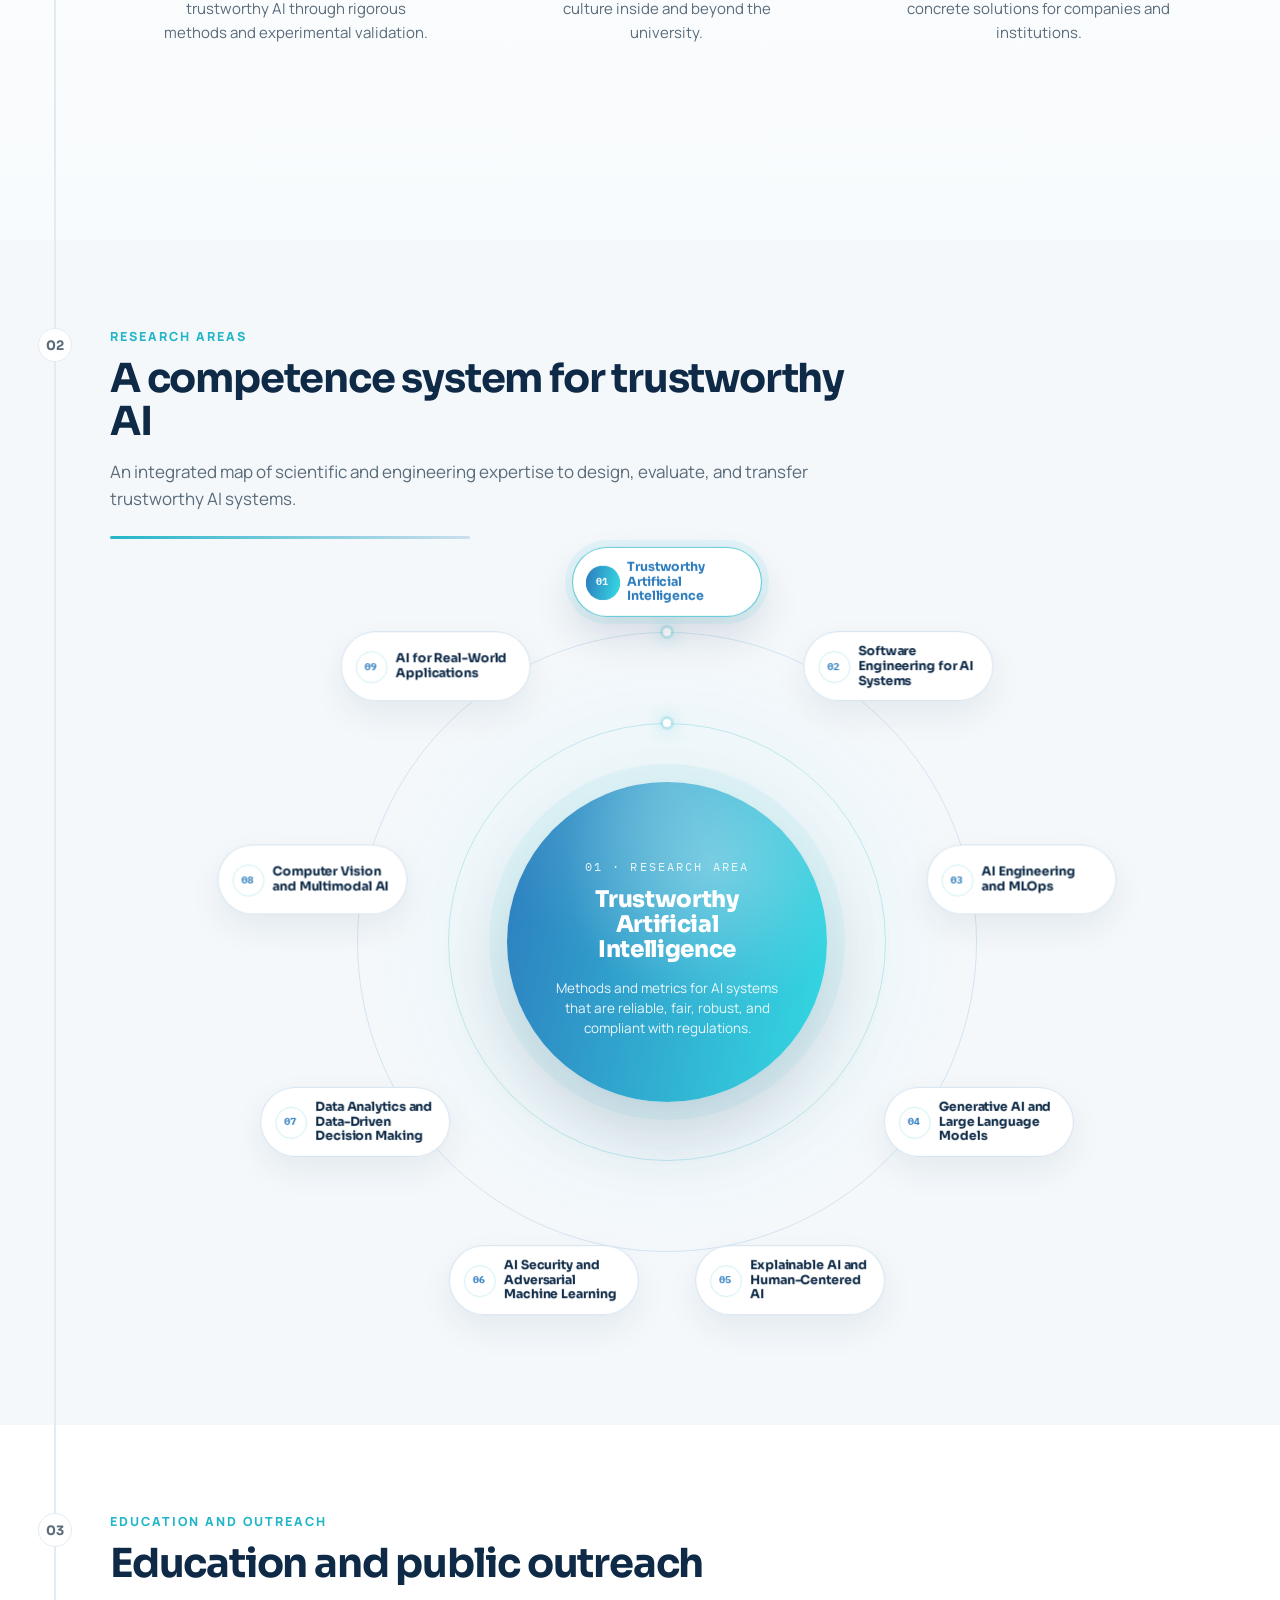
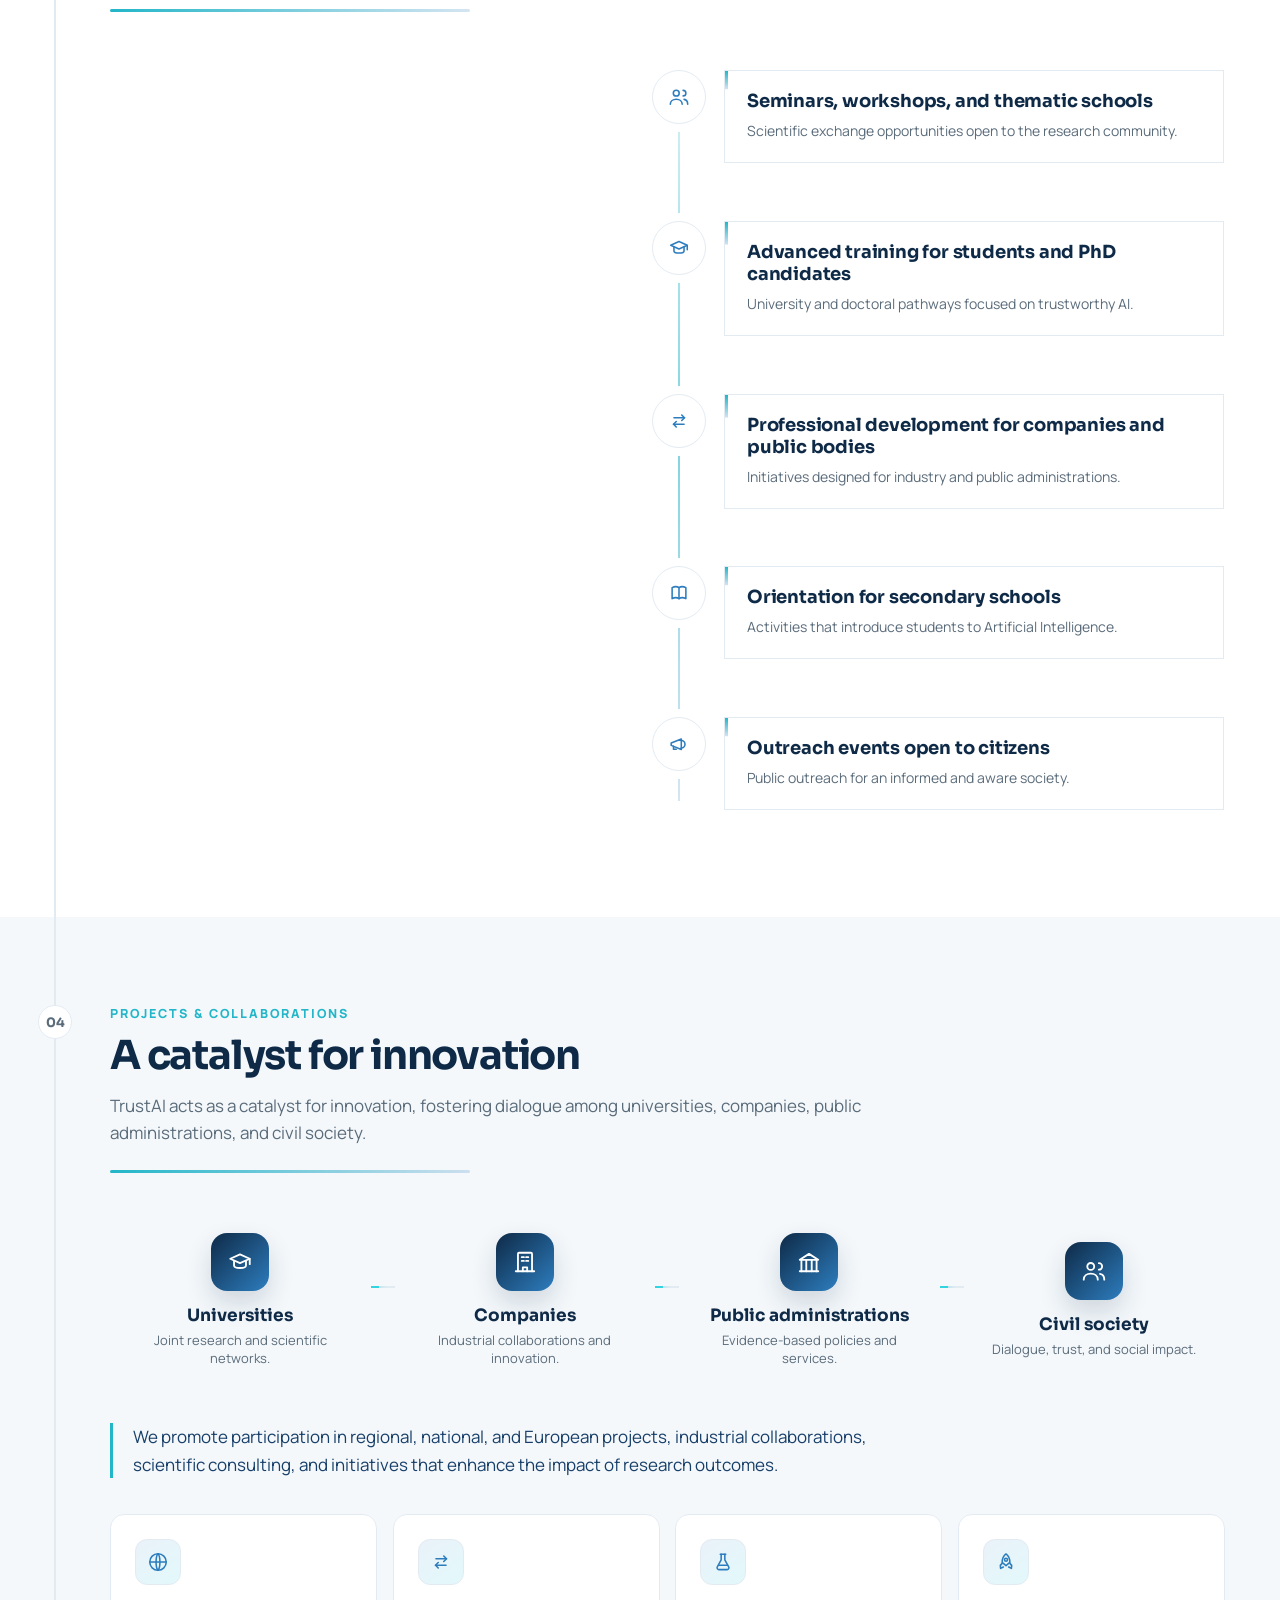
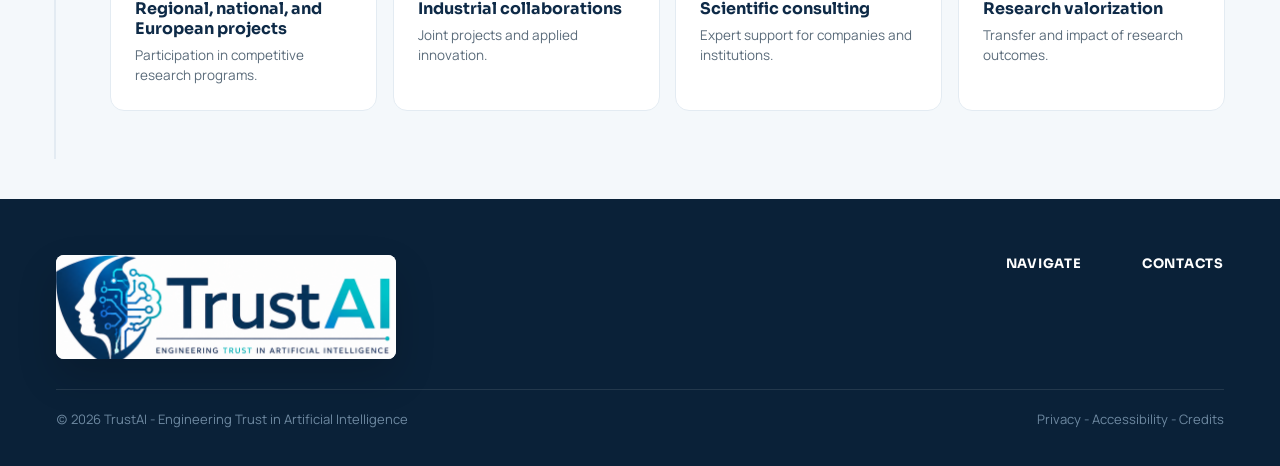
==== commit fdbacf5b: "Fixed hardcoded homepage text" ====
--- a/pages/home.html
+++ b/pages/home.html
@@ -3,7 +3,7 @@
 <head>
   <meta charset="UTF-8">
   <meta name="viewport" content="width=device-width, initial-scale=1.0">
-  <title>TrustAI</title>
+  <title></title>
   <link rel="preconnect" href="https://fonts.googleapis.com">
   <link rel="preconnect" href="https://fonts.gstatic.com" crossorigin>
   <link href="https://fonts.googleapis.com/css2?family=Sora:wght@400;500;600;700;800&family=Manrope:wght@400;500;600;700;800&family=IBM+Plex+Mono:wght@400;500;600&display=swap" rel="stylesheet">
--- a/assets/css/pages/home.css
+++ b/assets/css/pages/home.css
@@ -50,6 +50,7 @@
         .vA-heroClaim{ margin:20px 0 0 4px; color:var(--navy2); font-family:'IBM Plex Mono',monospace; font-size:clamp(12px,1.45vw,19px); letter-spacing:.26em; text-transform:uppercase; white-space:nowrap; }
         .vA-introMeta{ position:absolute; left:50%; bottom:116px; transform:translateX(-50%); z-index:2; display:flex; gap:12px; align-items:center; justify-content:center; color:var(--navy2); font-family:'IBM Plex Mono',monospace; font-size:11px; letter-spacing:.16em; text-transform:uppercase; white-space:nowrap; }
         .vA-introMeta .dot{ width:7px; height:7px; border-radius:50%; background:var(--cyan); box-shadow:0 0 12px rgba(34,182,200,.65); }
+        .vA-introText{ min-width:0; }
         .vA-actions{ display:flex; gap:14px; margin-top:34px; }
         .vA-btn{ position:relative; padding:15px 26px; border-radius:11px; font-weight:700; font-size:15px; text-decoration:none; cursor:pointer; transition:.2s; }
         .vA-btn.p{ background:var(--navy); color:#fff; box-shadow:0 10px 26px rgba(14,42,71,.18); }
@@ -192,10 +193,10 @@
         @media (max-width: 980px){
           .vA-links{ display:none; }
           .vA-rail,.vA-marker{ display:none; }
-          .vA-hero{ padding:92px 18px 78px; }
+          .vA-hero{ padding:92px 18px 82px; }
           .vA-heroBrand{ width:min(760px,96vw); }
           .vA-brandLockup{ flex-direction:column; gap:22px; text-align:center; }
-          .vA-heroClaim{ margin-left:0; white-space:normal; line-height:1.55; }
+          .vA-heroClaim{ margin-left:0; white-space:normal; line-height:1.55; max-width:680px; }
           .vA-introMeta{ bottom:96px; font-size:10px; letter-spacing:.12em; }
           .vA-step{ padding:72px clamp(20px,6vw,44px); }
           .vA-acts{ grid-template-columns:1fr; }
@@ -203,11 +204,11 @@
           .vA-missionTriad::before{ left:50%; right:auto; top:42px; bottom:42px; width:2px; height:auto; background:linear-gradient(180deg,rgba(34,182,200,0),rgba(34,182,200,.52),rgba(34,182,200,0)); transform:scaleY(0); transform-origin:top; }
           .vA-missionTriad.is-in::before{ animation:vA-lineGrowY 1.2s cubic-bezier(.2,.7,.2,1) .18s both; }
           .vA-triadNode{ max-width:420px; margin:0 auto; }
-          .vA-triadNode.n2 .vA-nodeOrb{ transform:none; }
           .vA-pulseTrack{ display:none; }
           .vA-orbitMap{ min-height:auto; display:grid; grid-template-columns:1fr; gap:12px; max-width:560px; }
           .vA-orbitMap::before,.vA-orbitRing,.vA-orbitSignal{ display:none; }
           .vA-orbitCore{ position:relative; left:auto; top:auto; width:100%; height:auto; min-height:250px; transform:none; border-radius:24px; margin-bottom:16px; }
+          .vA-orbitFocus{ padding:48px 34px 38px; }
           .vA-orbitItem{ position:relative; left:auto; top:auto; width:100%; height:auto; min-height:0; border-radius:14px; transform:none; padding:18px 18px 18px 58px; text-align:left; }
           .vA-orbitItem::before{ left:18px; top:18px; right:auto; bottom:auto; width:24px; height:24px; }
           .vA-orbitItem .orbitIndex{ position:absolute; left:18px; top:18px; width:24px; height:24px; }
@@ -217,20 +218,100 @@
           .vA-eduFrame{ position:relative; top:auto; }
           .vA-actors{ grid-template-columns:1fr 1fr; gap:10px; }
           .vA-aconn{ display:none; }
-          .vA-mlead{ font-size:24px; }
           .vA-step h2{ font-size:32px; }
           .vA-mlead{ font-size:20px; }
         }
         @media (max-width: 560px){
           .vA-nav{ padding:14px 18px; }
           .vA-navLogoLink{ width:146px; height:34px; }
-          .vA-hero{ min-height:100svh; padding:84px 14px 76px; }
+          .vA-hero{ min-height:100svh; padding:84px 14px 76px; align-items:center; }
+          .vA-neural{ opacity:.36; }
+          .vA-hero::before{ background-size:34px 34px; }
           .vA-heroBrand{ width:96vw; }
+          .vA-brandLockup{ gap:18px; }
           .vA-cutLogo{ width:118px; }
-          .vA-heroTitle{ font-size:clamp(62px,19vw,88px); }
-          .vA-heroClaim{ font-size:10px; letter-spacing:.16em; }
-          .vA-introMeta{ white-space:normal; text-align:center; width:calc(100% - 40px); bottom:86px; }
-          .vA-step h2{ font-size:28px; }
+          .vA-heroTitle{ font-size:clamp(62px,19vw,88px); line-height:.9; letter-spacing:-.025em; }
+          .vA-heroClaim{ max-width:330px; margin:14px auto 0; font-size:10px; letter-spacing:.14em; line-height:1.55; }
+          .vA-introMeta{ display:block; width:min(300px,calc(100% - 48px)); bottom:78px; white-space:normal; text-align:center; line-height:1.45; letter-spacing:.1em; font-size:9.5px; }
+          .vA-introMeta{ left:0; right:0; transform:none; margin:0 auto; }
+          .vA-introMeta .dot{ display:none; }
+          .vA-introText{ display:block; overflow-wrap:normal; }
+          .vA-cue{ bottom:20px; }
+          .vA-step{ padding:52px 18px; }
+          .vA-head{ margin-bottom:28px; }
+          .vA-kicker{ font-size:11px; letter-spacing:.14em; }
+          .vA-step h2{ font-size:26px; line-height:1.12; letter-spacing:-.45px; }
+          .vA-step .sub{ font-size:15px; line-height:1.55; }
+          .vA-mission{ padding-top:58px; padding-bottom:58px; }
+          .vA-mission::before{ left:18px; right:18px; }
+          .vA-missionLine{ margin-bottom:28px; padding-top:16px; }
+          .vA-mlead{ font-size:17px; line-height:1.5; margin-bottom:0; }
+          .vA-missionTriad{ gap:14px; padding:10px 0 0; }
+          .vA-missionTriad::before{ left:50%; top:26px; bottom:26px; z-index:0; }
+          .vA-triadNode{ position:relative; z-index:2; display:grid; grid-template-columns:64px 1fr; gap:16px; align-items:center; max-width:none; width:100%; min-height:116px; text-align:left; padding:18px 16px; border:1px solid rgba(211,226,238,.92); border-radius:18px; background:#fff; box-shadow:0 14px 36px rgba(14,42,71,.06); }
+          .vA-triadNode{ display:flex; }
+          .vA-triadNode{ flex-direction:column; text-align:center; }
+          .vA-triadNode:hover{ transform:none; background:#fff; box-shadow:0 16px 38px rgba(14,42,71,.08); }
+          .vA-nodeOrb{ width:64px; height:64px; margin:0; box-shadow:0 14px 28px rgba(14,42,71,.14),0 0 0 8px rgba(52,211,224,.08); }
+          .vA-nodeOrb{ margin:0 auto 14px; }
+          .vA-nodeOrb svg{ width:26px; height:26px; }
+          .vA-triadNode h3{ font-size:17px; margin:0 0 5px; }
+          .vA-triadDesc{ font-size:13.5px; line-height:1.45; max-width:none; }
+          .vA-orbitMap{ min-height:570px; display:block; max-width:390px; --r:min(174px,42vw); }
+          .vA-orbitMap::before,.vA-orbitRing,.vA-orbitSignal{ display:block; }
+          .vA-orbitMap::before{ width:366px; height:366px; }
+          .vA-orbitRing.r1{ width:366px; height:366px; }
+          .vA-orbitRing.r2{ width:282px; height:282px; }
+          .vA-orbitRing.r3{ width:184px; height:184px; }
+          .vA-orbitSignal.s1{ --s:366px; }
+          .vA-orbitSignal.s2{ --s:282px; }
+          .vA-orbitSignal.s3{ --s:184px; }
+          .vA-orbitCore{ position:absolute; left:50%; top:48%; width:252px; height:252px; min-height:0; transform:translate(-50%,-50%); border-radius:50%; margin:0; box-shadow:0 26px 60px rgba(14,42,71,.17),0 0 0 14px rgba(52,211,224,.08); }
+          .vA-orbitCore{ overflow:hidden; }
+          .vA-orbitFocus{ padding:42px 30px 36px; }
+          .vA-orbitFocus{ justify-content:center; text-align:center; gap:8px; }
+          .vA-orbitFocus .focusNum{ font-size:10px; margin-bottom:11px; }
+          .vA-orbitFocus .focusTitle{ max-width:176px; font-size:18px; line-height:1.1; }
+          .vA-orbitFocus .focusDesc{ max-width:178px; font-size:12.5px; line-height:1.34; margin-top:0; overflow:visible; }
+          .vA-orbitItem{ position:absolute; left:50%; top:48%; width:42px; height:42px; min-height:42px; border-radius:50%; transform:translate(-50%,-50%) rotate(var(--a)) translate(var(--r)) rotate(calc(var(--a) * -1)); padding:0; display:flex; align-items:center; justify-content:center; text-align:center; box-shadow:0 12px 26px rgba(14,42,71,.08); }
+          .vA-orbitItem::before{ display:none; }
+          .vA-orbitItem .orbitIndex{ position:static; width:auto; height:auto; margin:0; font-size:11px; }
+          .vA-orbitItem .orbitTitle{ display:none; }
+          .vA-orbitItem.on,.vA-orbitItem:hover,.vA-orbitItem:focus{ width:42px; height:42px; min-height:42px; border-radius:50%; transform:translate(-50%,-50%) rotate(var(--a)) translate(var(--r)) rotate(calc(var(--a) * -1)) scale(1.1); }
+          .vA-orbitItem.on .orbitIndex,.vA-orbitItem:hover .orbitIndex,.vA-orbitItem:focus .orbitIndex{ color:var(--blue); }
+          .vA-eduFrame{ padding-left:18px; }
+          .vA-eduFrame .lead{ font-size:19px; line-height:1.42; }
+          .vA-eduStage{ grid-template-columns:42px 1fr; gap:12px; padding:14px 0; }
+          .vA-eduStage .vA-ico{ width:42px; height:42px; box-shadow:0 0 0 6px #fff; }
+          .vA-eduStages::before{ left:20px; }
+          .vA-eduStage .body{ padding:16px 16px 16px 18px; }
           .vA-actors{ grid-template-columns:1fr; }
+          .vA-actor{ padding:16px 10px; }
+          .vA-cgoal{ font-size:15px; line-height:1.58; margin:26px 0 26px; padding-left:14px; }
+          .vA-act{ padding:20px; border-radius:12px; }
           .vA-foot{ padding:42px 22px 30px; }
+          .vA-footBrand{ height:82px; }
+          .vA-footLogo{ width:302px; left:-18px; top:-52px; }
         }
+        @media (max-width: 390px){
+          .vA-navLogoLink{ width:124px; height:29px; }
+          .vA-hero{ padding-left:16px; padding-right:16px; }
+          .vA-cutLogo{ width:106px; }
+          .vA-heroTitle{ font-size:clamp(56px,18vw,76px); }
+          .vA-heroClaim{ max-width:292px; font-size:9.5px; letter-spacing:.11em; }
+          .vA-introMeta{ width:min(282px,calc(100% - 48px)); font-size:9px; letter-spacing:.08em; }
+          .vA-step{ padding-left:16px; padding-right:16px; }
+          .vA-triadNode{ grid-template-columns:58px 1fr; gap:14px; padding:16px 14px; }
+          .vA-nodeOrb{ width:58px; height:58px; }
+          .vA-orbitMap{ min-height:540px; --r:160px; }
+          .vA-orbitMap::before,.vA-orbitRing.r1{ width:336px; height:336px; }
+          .vA-orbitRing.r2{ width:258px; height:258px; }
+          .vA-orbitRing.r3{ width:166px; height:166px; }
+          .vA-orbitSignal.s1{ --s:336px; }
+          .vA-orbitSignal.s2{ --s:258px; }
+          .vA-orbitSignal.s3{ --s:166px; }
+          .vA-orbitCore{ width:232px; height:232px; }
+          .vA-orbitFocus{ padding:38px 28px 32px; }
+          .vA-orbitFocus .focusTitle{ max-width:160px; font-size:16.5px; }
+          .vA-orbitFocus .focusDesc{ max-width:162px; font-size:11.8px; line-height:1.3; }
+        }
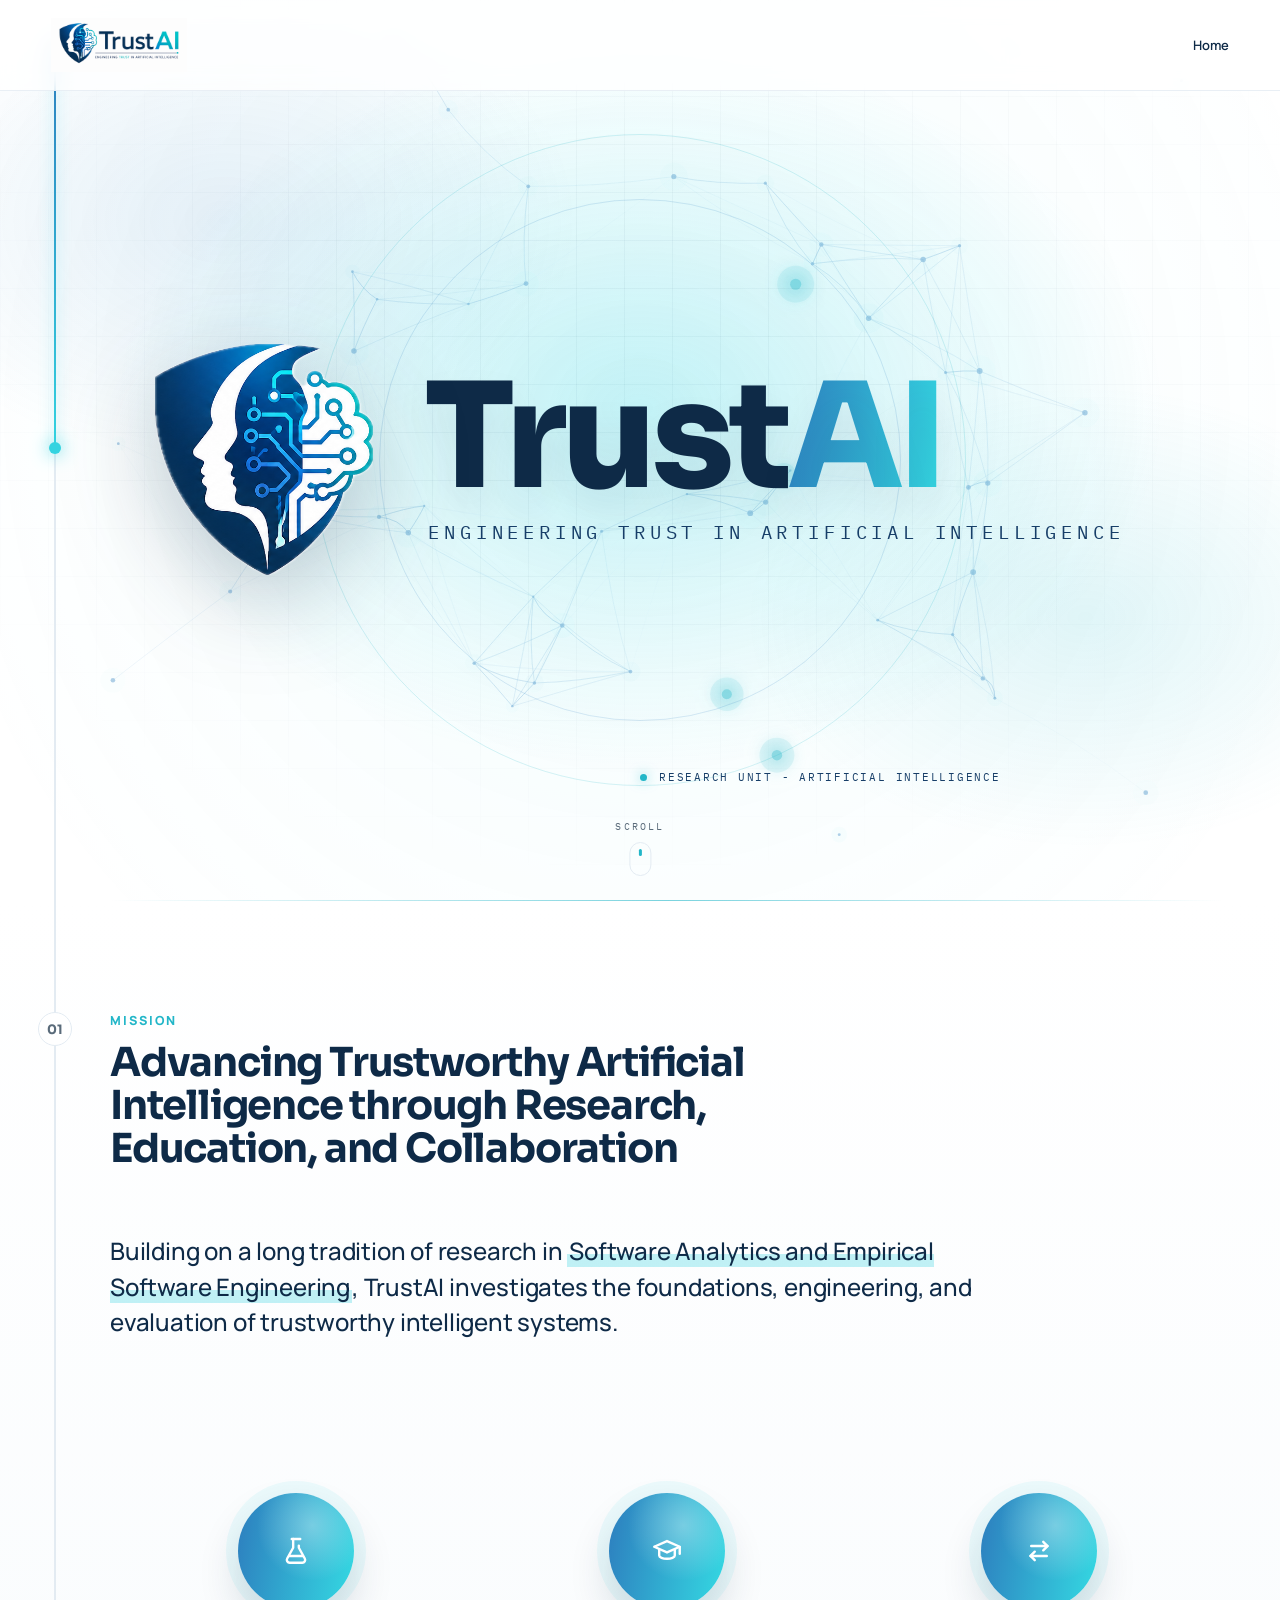
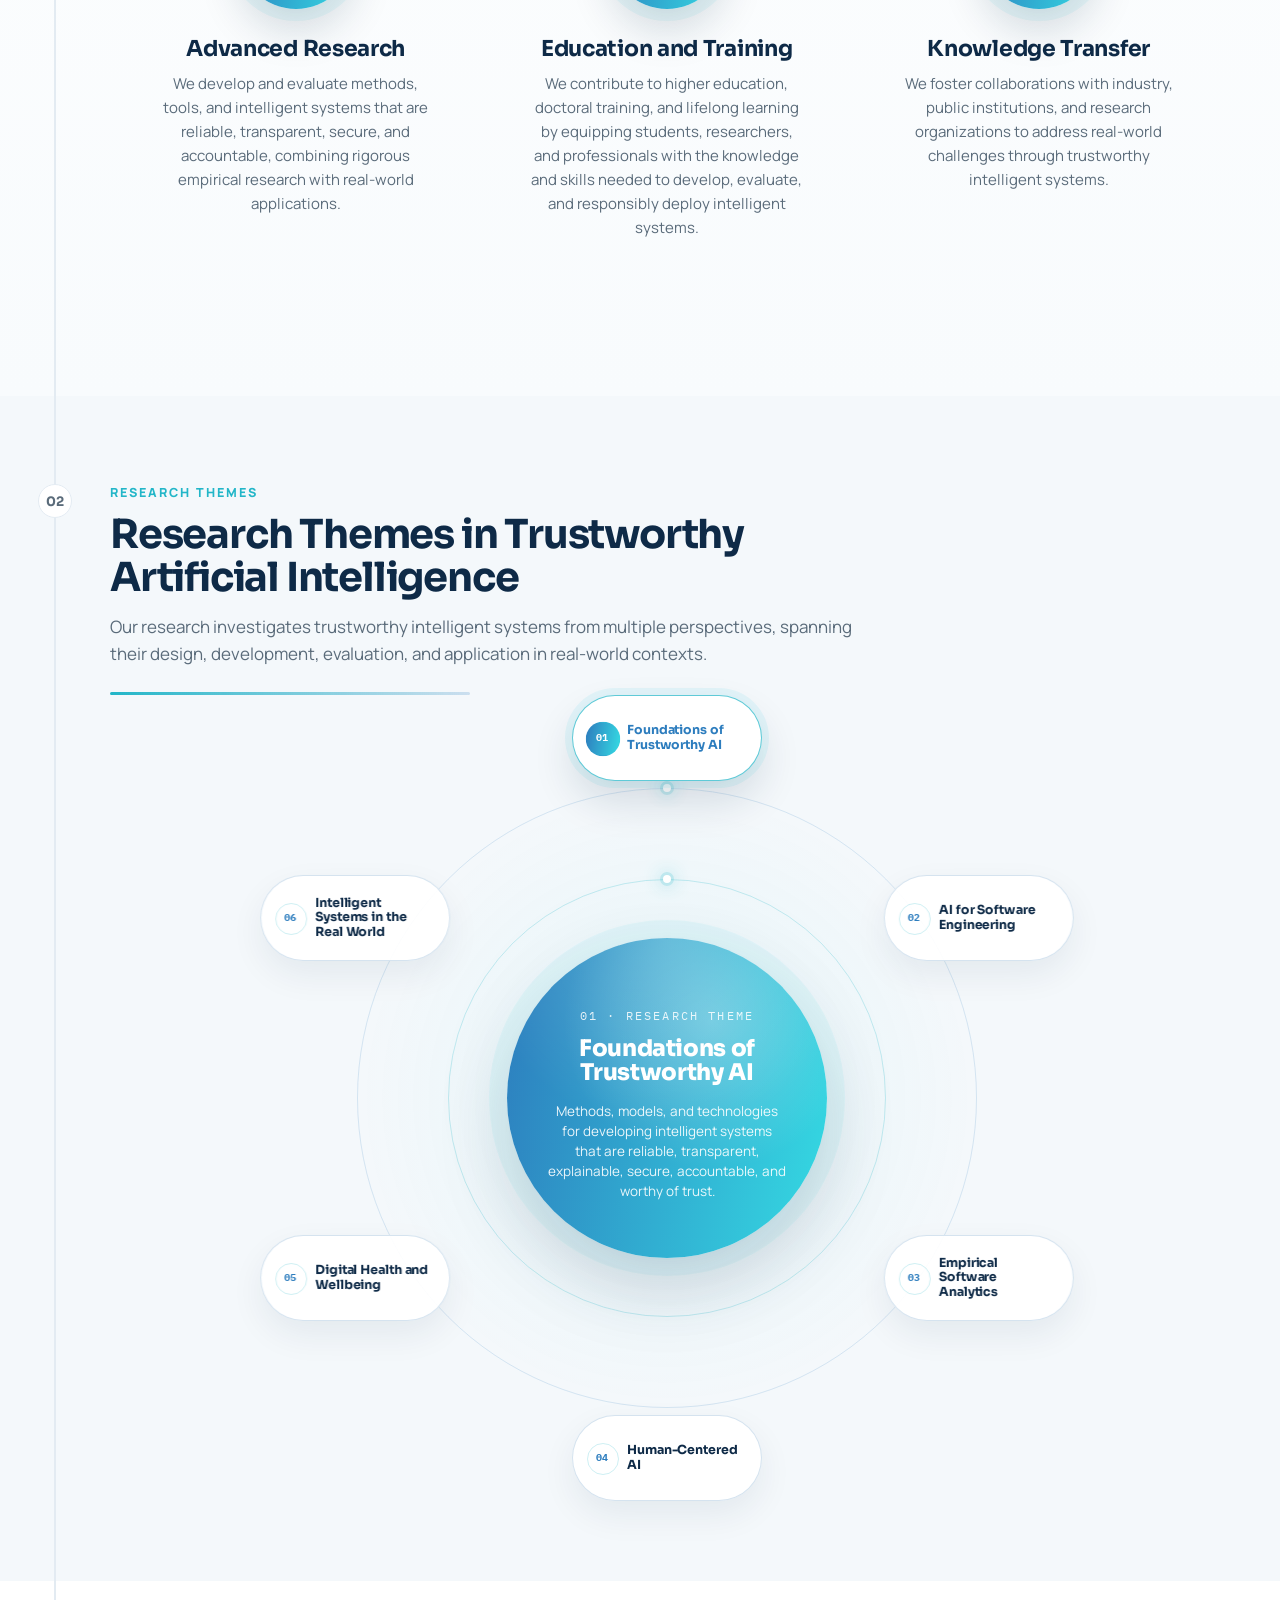
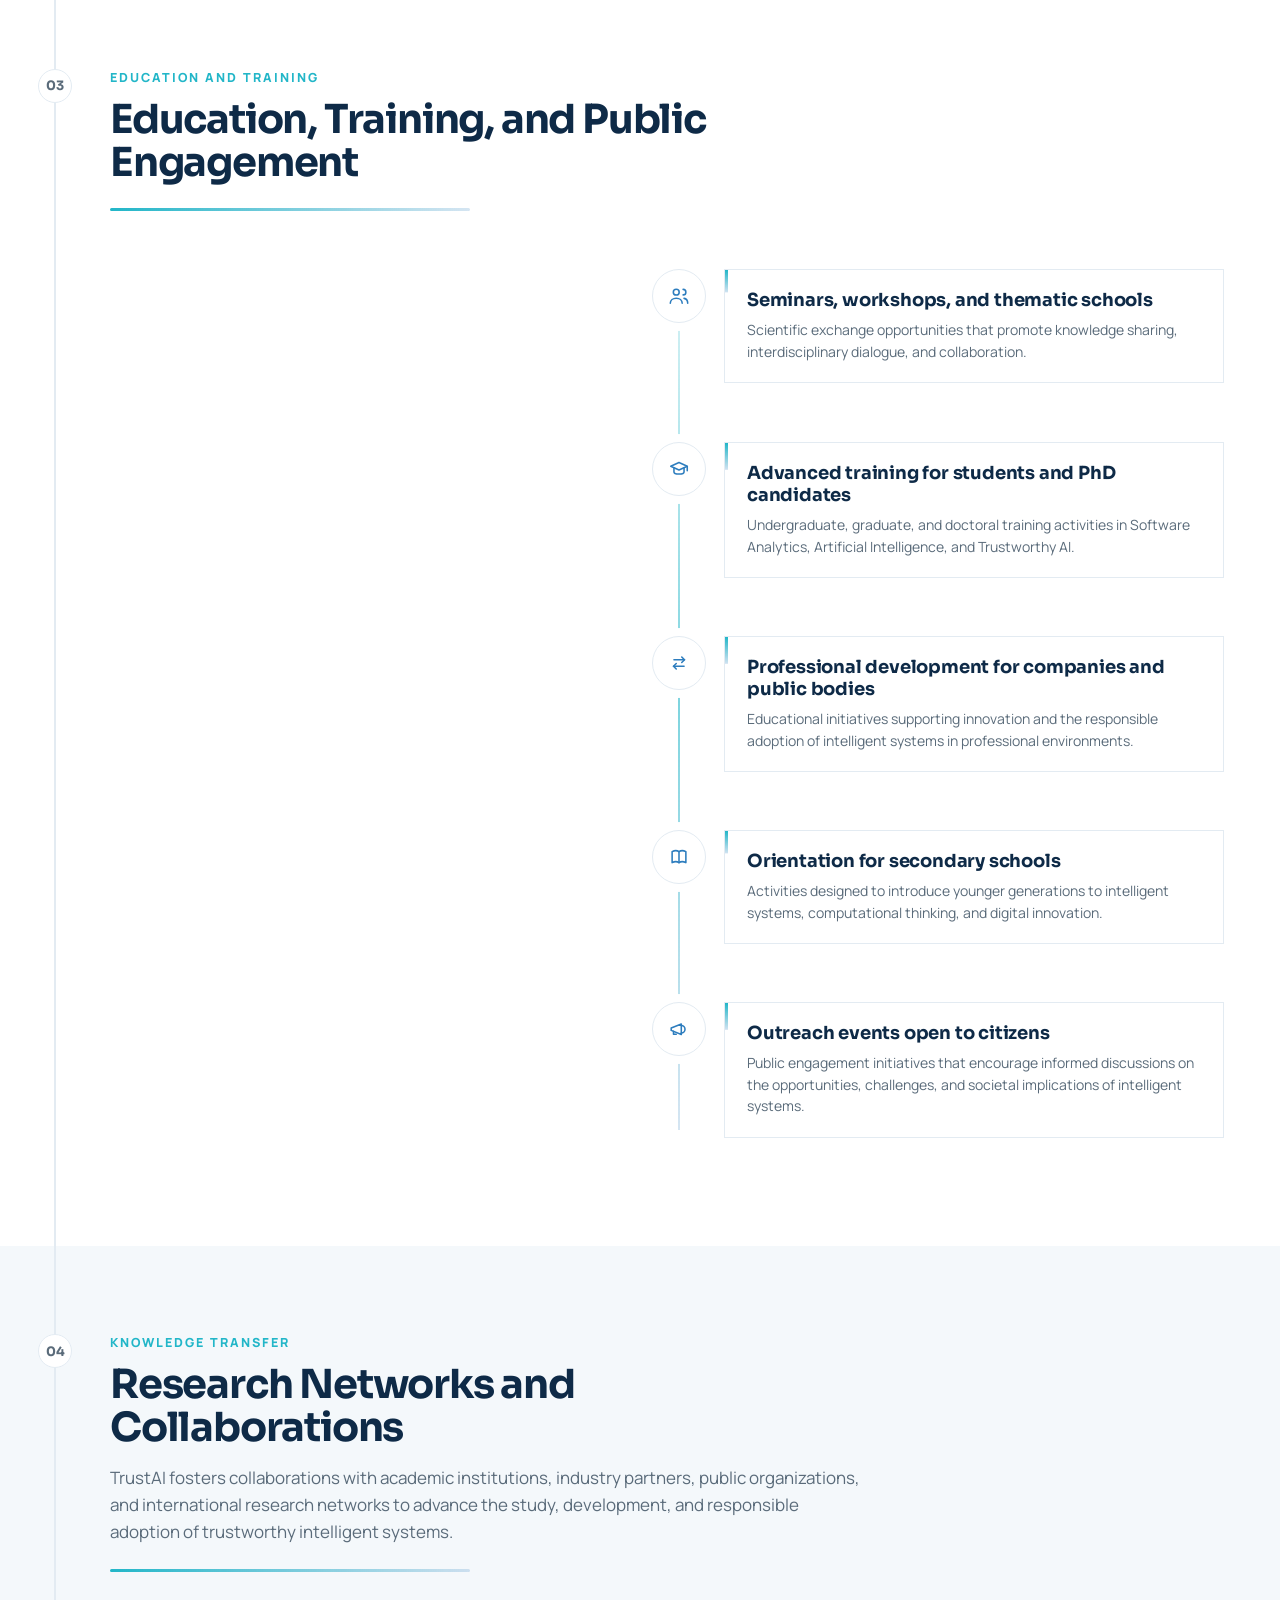
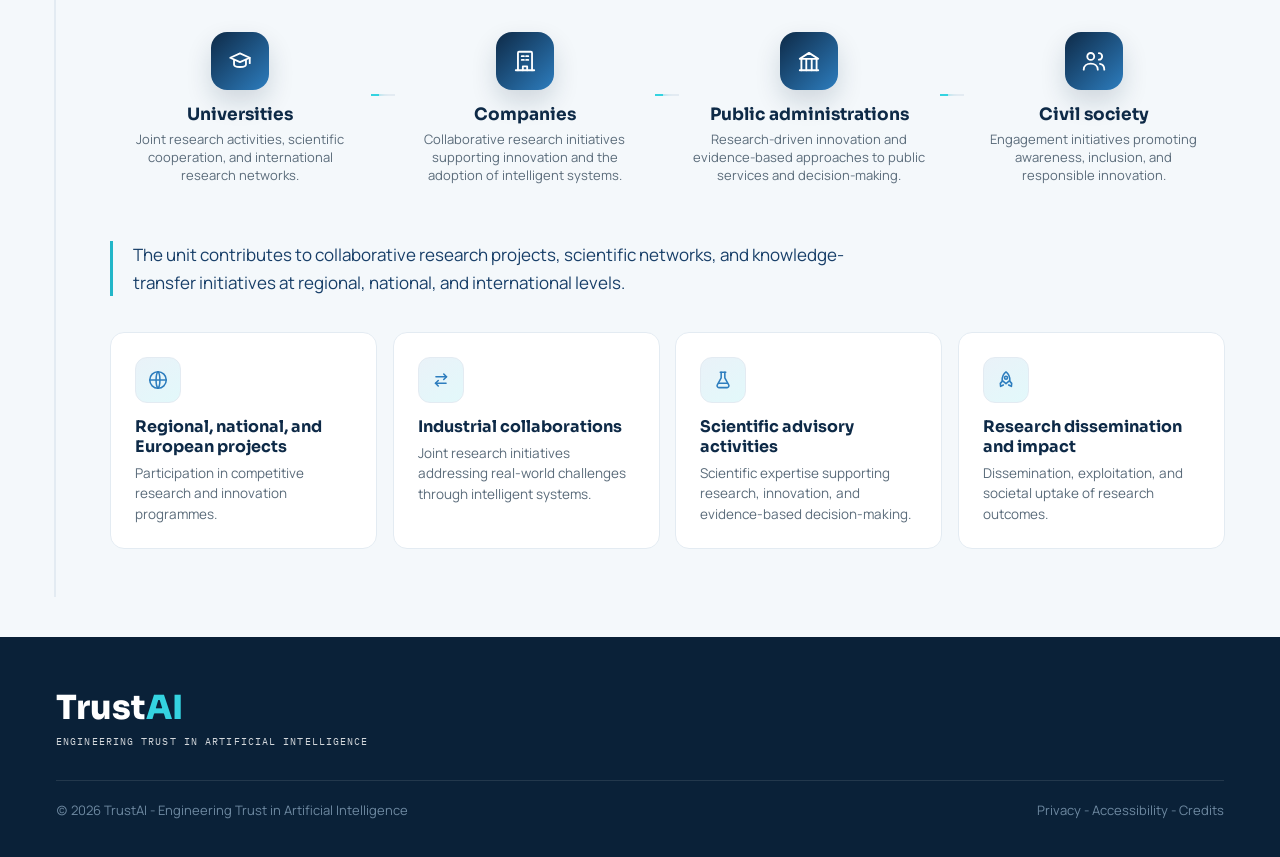
==== commit ee4cc362: "Update homepage" ====
--- a/pages/home.html
+++ b/pages/home.html
@@ -3,6 +3,9 @@
 <head>
   <meta charset="UTF-8">
   <meta name="viewport" content="width=device-width, initial-scale=1.0">
+  <link rel="icon" type="image/png" href="../assets/img/trustai-symbol.png">
+  <link rel="shortcut icon" href="../favicon.ico">
+  <link rel="apple-touch-icon" href="../assets/img/trustai-symbol.png">
   <title></title>
   <link rel="preconnect" href="https://fonts.googleapis.com">
   <link rel="preconnect" href="https://fonts.gstatic.com" crossorigin>
--- a/assets/css/pages/home.css
+++ b/assets/css/pages/home.css
@@ -16,12 +16,11 @@
         @keyframes vA-iconDraw{ 0%{ stroke-dashoffset:42; opacity:.18; } 58%{ stroke-dashoffset:0; opacity:1; } 100%{ stroke-dashoffset:0; opacity:1; } }
         /* nav */
         .vA-nav{ display:flex; align-items:center; gap:20px; padding:18px clamp(20px,4vw,56px); border-bottom:1px solid rgba(227,235,242,.78); position:fixed; left:0; right:0; top:0; background:rgba(255,255,255,.78); backdrop-filter:blur(10px); z-index:20; }
-        .vA-navLogoLink{ display:flex; align-items:center; flex:none; width:242px; height:54px; overflow:hidden; text-decoration:none; }
-        .vA-navLogo{ display:block; width:100%; height:100%; object-fit:contain; object-position:left center; transform:scale(1.38); transform-origin:left center; }
+        .vA-navLogoLink{ display:flex; align-items:center; flex:none; width:278px; height:54px; overflow:hidden; text-decoration:none; }
+        .vA-navLogo{ display:block; width:100%; height:100%; object-fit:contain; object-position:left center; transform:scale(1.68); transform-origin:left center; }
         .vA-links{ display:flex; gap:clamp(10px,1.3vw,18px); margin-left:auto; align-items:center; min-width:0; overflow:hidden; }
         .vA-links a{ font-size:13px; font-weight:600; color:var(--slate); text-decoration:none; white-space:nowrap; transition:color .18s; }
-        .vA-links a:hover{ color:var(--navy); }
-        .vA-links a:first-child{ color:var(--navy); }
+        .vA-links a:hover,.vA-links a.is-active{ color:var(--navy); }
         /* ===== filo conduttore ===== */
         .vA-flow{ position:relative; }
         .vA-rail{ position:absolute; left:54px; top:40px; bottom:40px; width:2px; background:var(--line); z-index:1; }
@@ -100,7 +99,7 @@
         .vA-missionTriad{ position:relative; min-height:390px; display:grid; grid-template-columns:repeat(3,minmax(0,1fr)); align-items:stretch; gap:52px; padding:54px 26px 18px; }
         .vA-missionTriad::before{ content:""; position:absolute; left:12%; right:12%; top:122px; height:2px; background:linear-gradient(90deg,rgba(34,182,200,0),rgba(34,182,200,.58),rgba(45,125,190,.45),rgba(34,182,200,0)); transform:scaleX(0); transform-origin:left; opacity:.9; }
         .vA-missionTriad.is-in::before{ animation:vA-lineGrow 1.2s cubic-bezier(.2,.7,.2,1) .18s both; }
-        .vA-triadNode{ position:relative; z-index:3; text-align:center; transform:translateY(28px); transition:opacity .8s cubic-bezier(.2,.7,.2,1), transform .8s cubic-bezier(.2,.7,.2,1); padding:10px 10px 0; border-radius:18px; }
+        .vA-triadNode{ position:relative; z-index:3; text-align:center; transform:translateY(28px); transition:opacity .8s cubic-bezier(.2,.7,.2,1), transform .8s cubic-bezier(.2,.7,.2,1); padding:30px 24px 18px; border-radius:18px; }
         .vA-triadNode.is-in{ transform:none; }
         .vA-triadNode:hover{ transform:translateY(-8px) scale(1.035); background:rgba(255,255,255,.68); box-shadow:0 24px 54px rgba(14,42,71,.08); }
         .vA-nodeOrb{ position:relative; z-index:3; width:116px; height:116px; margin:0 auto 26px; border-radius:50%; display:flex; align-items:center; justify-content:center; color:#fff; background:radial-gradient(circle at 32% 28%,rgba(255,255,255,.34),transparent 31%),linear-gradient(100deg,var(--blue),var(--cyan2),var(--blue)); background-size:200% auto; animation:vA-shimmer 4.5s linear infinite; box-shadow:0 22px 42px rgba(14,42,71,.16),0 0 0 12px rgba(52,211,224,.08); transition:transform .28s ease, box-shadow .28s ease; }
@@ -111,7 +110,7 @@
         .vA-triadNode:hover .vA-nodeOrb svg path{ animation:vA-iconDraw .95s cubic-bezier(.2,.7,.2,1) both; }
         .vA-triadNode h3{ font-size:22px; color:var(--navy); margin:0 0 10px; letter-spacing:-.3px; }
         .vA-triadNode:hover h3{ color:var(--blue); }
-        .vA-triadDesc{ font-size:15px; line-height:1.6; color:var(--slate); margin:0 auto; max-width:280px; transition:color .25s ease; }
+        .vA-triadDesc{ font-size:15px; line-height:1.6; color:var(--slate); margin:0 auto; max-width:310px; transition:color .25s ease; }
         .vA-triadNode:hover .vA-triadDesc{ color:var(--navy2); }
         .vA-pulseTrack{ position:absolute; top:117px; height:10px; z-index:1; pointer-events:none; overflow:hidden; }
         .vA-pulseTrack.t1{ left:calc(16.666% - 5px); right:calc(50% - 5px); }
@@ -137,7 +136,7 @@
         .vA-orbitFocus .focusNum{ font-family:'IBM Plex Mono'; font-size:12px; letter-spacing:.18em; text-transform:uppercase; opacity:.86; margin-bottom:14px; }
         .vA-orbitFocus .focusTitle{ font-family:'Sora'; font-size:23px; line-height:1.08; font-weight:800; letter-spacing:-.35px; }
         .vA-orbitFocus .focusDesc{ font-size:13.5px; line-height:1.48; margin:16px 0 0; max-width:238px; opacity:.9; }
-        .vA-orbitItem{ position:absolute; left:50%; top:48%; width:190px; min-height:70px; transform:translate(-50%,-50%) rotate(var(--a)) translate(var(--r)) rotate(calc(var(--a) * -1)); border:1px solid rgba(211,226,238,.94); border-radius:999px; background:rgba(255,255,255,.92); backdrop-filter:blur(10px); padding:12px 16px 12px 54px; text-align:left; cursor:pointer; font-family:inherit; box-shadow:0 14px 34px rgba(14,42,71,.07); transition:box-shadow .24s ease, border-color .24s ease, background .24s ease; z-index:3; }
+        .vA-orbitItem{ position:absolute; left:50%; top:48%; width:190px; height:86px; transform:translate(-50%,-50%) rotate(var(--a)) translate(var(--r)) rotate(calc(var(--a) * -1)); border:1px solid rgba(211,226,238,.94); border-radius:999px; background:rgba(255,255,255,.92); backdrop-filter:blur(10px); padding:12px 16px 12px 54px; display:flex; align-items:center; text-align:left; cursor:pointer; font-family:inherit; box-shadow:0 14px 34px rgba(14,42,71,.07); transition:box-shadow .24s ease, border-color .24s ease, background .24s ease; z-index:3; }
         .vA-orbitItem::before{ content:""; position:absolute; left:14px; top:50%; width:30px; height:30px; margin-top:-15px; border-radius:50%; border:1px solid rgba(34,182,200,.22); transition:border-color .24s ease, transform .24s ease; }
         .vA-orbitItem .orbitIndex{ position:absolute; left:14px; top:50%; width:30px; height:30px; margin-top:-15px; z-index:1; display:flex; align-items:center; justify-content:center; font-family:'IBM Plex Mono'; font-size:10px; font-weight:800; color:var(--blue); }
         .vA-orbitItem .orbitTitle{ display:block; color:var(--navy); font-family:'Sora'; font-size:12.5px; font-weight:700; line-height:1.18; letter-spacing:-.1px; }
@@ -183,15 +182,15 @@
         /* footer */
         .vA-foot{ background:#0A2138; color:#9DB6CC; padding:56px 56px 38px; position:relative; z-index:1; }
         .vA-foot .top{ display:flex; gap:40px; justify-content:space-between; flex-wrap:wrap; border-bottom:1px solid rgba(255,255,255,.1); padding-bottom:30px; }
-        .vA-footBrand{ width:min(340px,100%); height:104px; overflow:hidden; border-radius:8px; background:#fff; position:relative; box-shadow:0 18px 40px rgba(0,0,0,.16); }
-        .vA-footLogo{ display:block; position:absolute; width:382px; max-width:none; height:auto; left:-24px; top:-66px; }
-        .vA-foot .cols{ display:flex; gap:60px; flex-wrap:wrap; }
-        .vA-foot h4{ color:#fff; font-size:13px; letter-spacing:.06em; text-transform:uppercase; margin:0 0 12px; font-family:'Sora'; }
-        .vA-foot a,.vA-foot div.fl{ display:block; color:#9DB6CC; text-decoration:none; font-size:14px; margin-bottom:8px; transition:color .18s; }
-        .vA-foot a:hover{ color:var(--cyan2); }
+        .vA-footBrand{ width:min(340px,100%); position:relative; }
+        .vA-footWordmark{ font-family:'Sora',sans-serif; font-size:clamp(28px,2.6vw,36px); line-height:.94; letter-spacing:0; font-weight:800; color:#fff; }
+        .vA-footWordmark .ai{ color:var(--cyan2); }
+        .vA-footClaim{ margin:10px 0 0; max-width:330px; color:#fff; font-family:'IBM Plex Mono',monospace; font-size:10px; line-height:1.55; letter-spacing:.11em; text-transform:uppercase; opacity:.82; }
         .vA-foot .bottom{ display:flex; justify-content:space-between; padding-top:20px; font-size:13px; color:#6E89A1; flex-wrap:wrap; gap:8px; }
         @media (max-width: 980px){
-          .vA-links{ display:none; }
+          .vA-nav{ gap:16px; }
+          .vA-links{ display:flex; flex:1; justify-content:flex-end; overflow-x:auto; scrollbar-width:none; }
+          .vA-links::-webkit-scrollbar{ display:none; }
           .vA-rail,.vA-marker{ display:none; }
           .vA-hero{ padding:92px 18px 82px; }
           .vA-heroBrand{ width:min(760px,96vw); }
@@ -222,8 +221,11 @@
           .vA-mlead{ font-size:20px; }
         }
         @media (max-width: 560px){
-          .vA-nav{ padding:14px 18px; }
-          .vA-navLogoLink{ width:146px; height:34px; }
+          .vA-nav{ padding:12px 12px; gap:10px; }
+          .vA-navLogoLink{ width:96px; height:29px; }
+          .vA-navLogo{ transform:scale(1.5); }
+          .vA-links{ gap:7px; overflow:visible; }
+          .vA-links a{ font-size:11px; }
           .vA-hero{ min-height:100svh; padding:84px 14px 76px; align-items:center; }
           .vA-neural{ opacity:.36; }
           .vA-hero::before{ background-size:34px 34px; }
@@ -248,7 +250,7 @@
           .vA-mlead{ font-size:17px; line-height:1.5; margin-bottom:0; }
           .vA-missionTriad{ gap:14px; padding:10px 0 0; }
           .vA-missionTriad::before{ left:50%; top:26px; bottom:26px; z-index:0; }
-          .vA-triadNode{ position:relative; z-index:2; display:grid; grid-template-columns:64px 1fr; gap:16px; align-items:center; max-width:none; width:100%; min-height:116px; text-align:left; padding:18px 16px; border:1px solid rgba(211,226,238,.92); border-radius:18px; background:#fff; box-shadow:0 14px 36px rgba(14,42,71,.06); }
+          .vA-triadNode{ position:relative; z-index:2; display:grid; grid-template-columns:64px 1fr; gap:16px; align-items:center; max-width:none; width:100%; min-height:152px; text-align:left; padding:34px 22px 28px; border:1px solid rgba(211,226,238,.92); border-radius:18px; background:#fff; box-shadow:0 14px 36px rgba(14,42,71,.06); }
           .vA-triadNode{ display:flex; }
           .vA-triadNode{ flex-direction:column; text-align:center; }
           .vA-triadNode:hover{ transform:none; background:#fff; box-shadow:0 16px 38px rgba(14,42,71,.08); }
@@ -271,8 +273,8 @@
           .vA-orbitFocus{ padding:42px 30px 36px; }
           .vA-orbitFocus{ justify-content:center; text-align:center; gap:8px; }
           .vA-orbitFocus .focusNum{ font-size:10px; margin-bottom:11px; }
-          .vA-orbitFocus .focusTitle{ max-width:176px; font-size:18px; line-height:1.1; }
-          .vA-orbitFocus .focusDesc{ max-width:178px; font-size:12.5px; line-height:1.34; margin-top:0; overflow:visible; }
+          .vA-orbitFocus .focusTitle{ max-width:176px; font-size:18px; line-height:1.1; text-wrap:balance; overflow-wrap:anywhere; }
+          .vA-orbitFocus .focusDesc{ max-width:178px; font-size:12.5px; line-height:1.34; margin-top:0; display:-webkit-box; -webkit-line-clamp:5; -webkit-box-orient:vertical; overflow:hidden; }
           .vA-orbitItem{ position:absolute; left:50%; top:48%; width:42px; height:42px; min-height:42px; border-radius:50%; transform:translate(-50%,-50%) rotate(var(--a)) translate(var(--r)) rotate(calc(var(--a) * -1)); padding:0; display:flex; align-items:center; justify-content:center; text-align:center; box-shadow:0 12px 26px rgba(14,42,71,.08); }
           .vA-orbitItem::before{ display:none; }
           .vA-orbitItem .orbitIndex{ position:static; width:auto; height:auto; margin:0; font-size:11px; }
@@ -290,11 +292,12 @@
           .vA-cgoal{ font-size:15px; line-height:1.58; margin:26px 0 26px; padding-left:14px; }
           .vA-act{ padding:20px; border-radius:12px; }
           .vA-foot{ padding:42px 22px 30px; }
-          .vA-footBrand{ height:82px; }
-          .vA-footLogo{ width:302px; left:-18px; top:-52px; }
+          .vA-footWordmark{ font-size:28px; }
+          .vA-footClaim{ max-width:280px; font-size:9.5px; letter-spacing:.09em; }
         }
         @media (max-width: 390px){
-          .vA-navLogoLink{ width:124px; height:29px; }
+          .vA-navLogoLink{ width:92px; height:27px; }
+          .vA-links{ gap:6px; }
           .vA-hero{ padding-left:16px; padding-right:16px; }
           .vA-cutLogo{ width:106px; }
           .vA-heroTitle{ font-size:clamp(56px,18vw,76px); }
